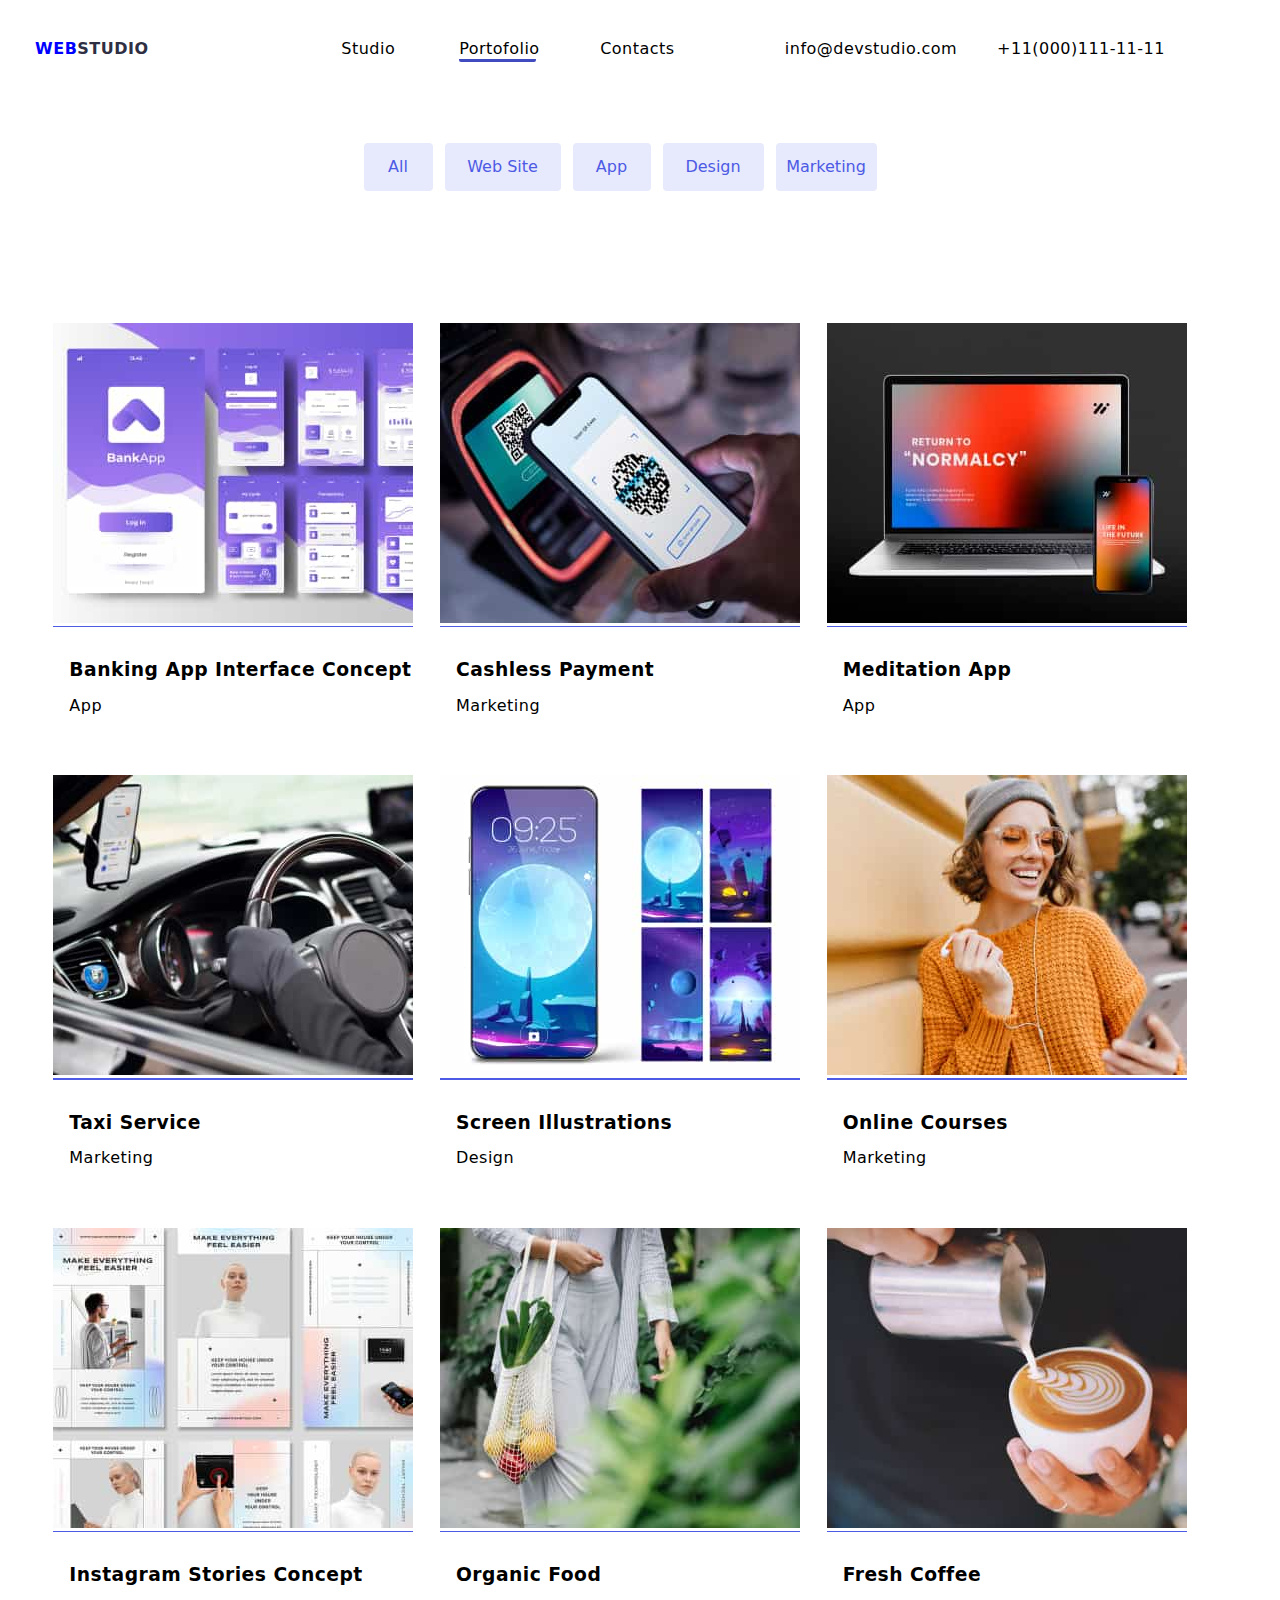
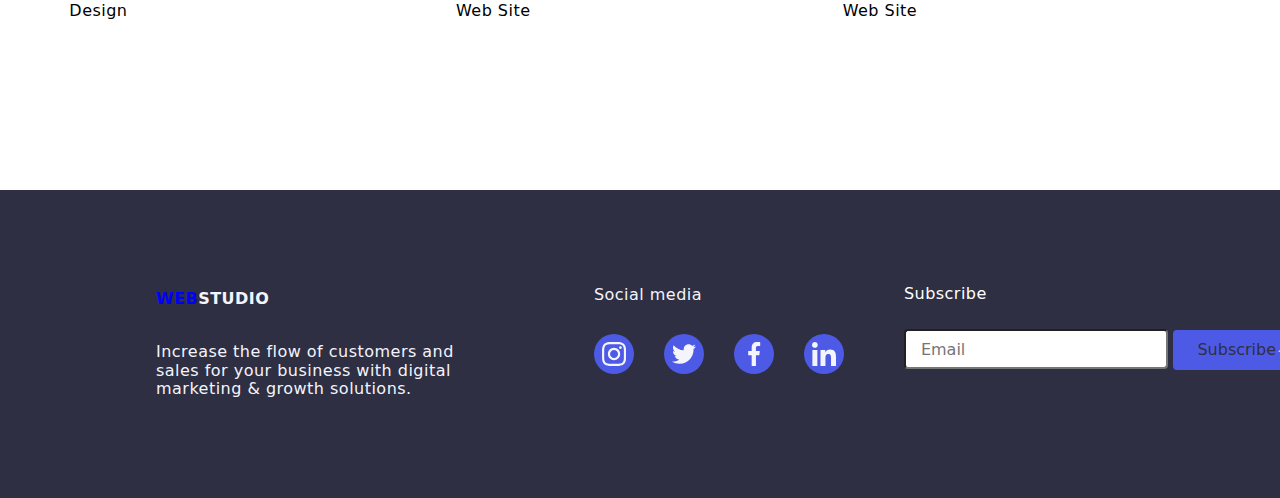
==== Portofoliu.html @ d2dd6508 "3" ====
<!DOCTYPE html>
<html lang="en">
  <head>
    <meta charset="UTF-8" />
    <meta name="viewport" content="width=device-width, initial-scale=1.0" />
    <title>Portofoliu</title>
    <link rel="preconnect" href="https://fonts.googleapis.com" />
    <link rel="preconnect" href="https://fonts.gstatic.com" crossorigin />
    <link
      href="https://fonts.googleapis.com/css2?family=Raleway:ital,wght@0,700;1,700&family=Roboto:wght@400;500;700;900&display=swap"
      rel="stylesheet"
    />
    <link rel="stylesheet" href="style.css" />
    <link rel="stylesheet" href="modern-normalize.css" />
  </head>

  <body class="website">
    <header class="top-line container">
      <!-- Logo -->
      <a href="index.html" class="logo">STUDIO</a>
      <!-- Sectiunea Navigatie -->
      <nav class="pages">
        <ul>
          <li><a href="index.html">Studio</a></li>
        </ul>
        <ul>
          <li>
            <a class="active-portfolio" href="Portofoliu.html">Portofolio</a>
          </li>
        </ul>
        <ul>
          <li><a>Contacts</a></li>
        </ul>
      </nav>
      <!-- Email and Phone -->
      <div class="link-logo">
        <a href="mailto:info@devstudio.com">info@devstudio.com</a>
        <a href="tel:+11 (000) 111-11-11">+11(000)111-11-11</a>
      </div>
    </header>
    <!-- Main section -->
    <main>
      <!-- Filter bar -->
      <section class="buttons container section">
        <ul class="active-buttons">
          <li><button type="button" class="all">All</button></li>
          <li><button type="button" class="web">Web Site</button></li>
          <li><button type="button" class="app">App</button></li>
          <li><button type="button" class="design">Design</button></li>
          <li><button type="button" class="marketing">Marketing</button></li>
        </ul>
      </section>
      <!-- Project Cards -->
      <section class="container section">
        <ul class="images-list">
          <li class="portofolio-cards">
            <div class="img-overlay">
              <img
                src="./images/bankapp.jpg"
                alt="bankapp"
                width="360"
                height="300"
              />
              <div class="overlay">
                <p class="overlay-text">
                  14 Stylish and User-Friendly App Design Concepts · Task
                  Manager App · Calorie Tracker App · Exotic Fruit Ecommerce App
                  · Cloud Storage App
                </p>
              </div>
            </div>
            <h3 class="h3-images">Banking App Interface Concept</h3>
            <p class="p-images">App</p>
          </li>
          <li class="portofolio-cards">
            <div class="img-overlay">
              <img
                src="./images/contactless.jpg"
                alt="cashless"
                width="360"
                height="300"
              />
              <div class="overlay">
                <p class="overlay-text">
                  14 Stylish and User-Friendly App Design Concepts · Task
                  Manager App · Calorie Tracker App · Exotic Fruit Ecommerce App
                  · Cloud Storage App
                </p>
              </div>
            </div>
            <h3 class="h3-images">Cashless Payment</h3>
            <p class="p-images">Marketing</p>
          </li>
          <li class="portofolio-cards">
            <div class="img-overlay">
              <img
                src="./images/laptop.jpg"
                alt="laptop"
                width="360"
                height="300"
              />
              <div class="overlay">
                <p class="overlay-text">
                  14 Stylish and User-Friendly App Design Concepts · Task
                  Manager App · Calorie Tracker App · Exotic Fruit Ecommerce App
                  · Cloud Storage App
                </p>
              </div>
            </div>
            <h3 class="h3-images">Meditation App</h3>
            <p class="p-images">App</p>
          </li>
          <li class="portofolio-cards">
            <div class="img-overlay">
              <img
                src="./images/driving.jpg"
                alt="driving"
                width="360"
                height="300"
              />
              <div class="overlay">
                <p class="overlay-text">
                  14 Stylish and User-Friendly App Design Concepts · Task
                  Manager App · Calorie Tracker App · Exotic Fruit Ecommerce App
                  · Cloud Storage App
                </p>
              </div>
            </div>
            <h3 class="h3-images">Taxi Service</h3>
            <p class="p-images">Marketing</p>
          </li>
          <li class="portofolio-cards">
            <div class="img-overlay">
              <img
                src="./images/ecran.jpg"
                alt="screen"
                width="360"
                height="300"
              />
              <div class="overlay">
                <p class="overlay-text">
                  14 Stylish and User-Friendly App Design Concepts · Task
                  Manager App · Calorie Tracker App · Exotic Fruit Ecommerce App
                  · Cloud Storage App
                </p>
              </div>
            </div>
            <h3 class="h3-images">Screen Illustrations</h3>
            <p class="p-images">Design</p>
          </li>
          <li class="portofolio-cards">
            <div class="img-overlay">
              <img
                src="./images/music.jpg"
                alt="music"
                width="360"
                height="300"
              />
              <div class="overlay">
                <p class="overlay-text">
                  14 Stylish and User-Friendly App Design Concepts · Task
                  Manager App · Calorie Tracker App · Exotic Fruit Ecommerce App
                  · Cloud Storage App
                </p>
              </div>
            </div>
            <h3 class="h3-images">Online Courses</h3>
            <p class="p-images">Marketing</p>
          </li>
          <li class="portofolio-cards">
            <div class="img-overlay">
              <img
                src="./images/website.jpg"
                alt="website"
                width="360"
                height="300"
              />
              <div class="overlay">
                <p class="overlay-text">
                  14 Stylish and User-Friendly App Design Concepts · Task
                  Manager App · Calorie Tracker App · Exotic Fruit Ecommerce App
                  · Cloud Storage App
                </p>
              </div>
            </div>
            <h3 class="h3-images">Instagram Stories Concept</h3>
            <p class="p-images">Design</p>
          </li>
          <li class="portofolio-cards">
            <div class="img-overlay">
              <img
                src="./images/shopping.jpg"
                alt="shopping"
                width="360"
                height="300"
              />
              <div class="overlay">
                <p class="overlay-text">
                  14 Stylish and User-Friendly App Design Concepts · Task
                  Manager App · Calorie Tracker App · Exotic Fruit Ecommerce App
                  · Cloud Storage App
                </p>
              </div>
            </div>
            <h3 class="h3-images">Organic Food</h3>
            <p class="p-images">Web Site</p>
          </li>
          <li class="portofolio-cards">
            <div class="img-overlay">
              <img
                src="./images/coffee.jpg"
                alt="coffee"
                width="360"
                height="300"
              />
              <div class="overlay">
                <p class="overlay-text">
                  14 Stylish and User-Friendly App Design Concepts · Task
                  Manager App · Calorie Tracker App · Exotic Fruit Ecommerce App
                  · Cloud Storage App
                </p>
              </div>
            </div>
            <h3 class="h3-images">Fresh Coffee</h3>
            <p class="p-images">Web Site</p>
          </li>
        </ul>
      </section>
    </main>
    <footer class="footer">
      <div class="container">
        <section class="footer">
          <!-- Logo -->
          <div class="logo-footer">
            <a href="index.html" class="logo">STUDIO</a>
            <p class="p-footer">
              Increase the flow of customers and <br />
              sales for your business with digital <br />
              marketing & growth solutions.
            </p>
          </div>
          <div class="social-media-footer">
            <p>Social media</p>
            <ul class="list-social-icons">
              <li>
                <a
                  class="icon-links-footer"
                  href="https://www.instagram.com/"
                  target="_blank"
                  aria-label="instagram-link"
                >
                  <svg class="social-icons-footer" width="24px" height="24px">
                    <use href="./icons/symbol-defs1.svg#icon-instagram"></use>
                  </svg>
                </a>
              </li>
              <li>
                <a
                  class="icon-links-footer"
                  href="https://twitter.com/"
                  target="_blank"
                  aria-label="instagram-link"
                >
                  <svg class="social-icons-footer" width="24px" height="24px">
                    <use href="./icons/symbol-defs1.svg#icon-twitter"></use>
                  </svg>
                </a>
              </li>
              <li>
                <a
                  class="icon-links-footer"
                  href="https://www.facebook.com/"
                  target="_blank"
                  aria-label="instagram-link"
                >
                  <svg class="social-icons-footer" width="24px" height="24px">
                    <use href="./icons/symbol-defs1.svg#icon-facebook"></use>
                  </svg>
                </a>
              </li>
              <li>
                <a
                  class="icon-links-footer"
                  href="https://www.linkedin.com/"
                  target="_blank"
                  aria-label="instagram-link"
                >
                  <svg class="social-icons-footer" width="24px" height="24px">
                    <use href="./icons/symbol-defs1.svg#icon-linkedin"></use>
                  </svg>
                </a>
              </li>
            </ul>
          </div>
          <div class="modal-form-footer">
            <p class="p-subscribe">Subscribe</p>
            <label class="footer-form">
              <input
                class="name-label-footer"
                type="text"
                placeholder="Email"
              />
              <button class="btn-subscribe-footer" type="submit">
                Subscribe
              </button>
              <svg class="svg-btn-footer" width="24px" height="24px">
                <use href="./icons/symbol-defs-frame.svg.svg#icon-Frame"></use>
              </svg>
            </label>
          </div>
        </section>
      </div>
    </footer>
  </body>
</html>
---- style.css ----
.root {
  --link-color: #2e2f42;
  --global-font-family: "Roboto", sans-serif;
  --logo-font-family: "Raleway", sans-serif;
  --link-logo: #434455;
  --global-withe-text: #f4f4fd;
}

.website {
  font-family: var(--global-font-family);
}
body {
  font-family: var(--global-font-family);
  letter-spacing: 0.03em;
}

.logo-footer::before {
  color: blue;
  font-family: var(--logo-font-family);
  font-weight: 800;
  size: 18px;
  text-decoration: none;
}

.footer .logo {
  color: #f4f4fd;
  text-decoration: none;
}

.logo::before {
  content: "WEB";
  color: blue;
  font-family: var(--logo-font-family);
  font-weight: 800;
  size: 18px;
  text-decoration: none;
}

.logo {
  color: #2e2f42;
  text-decoration: none;
  font-family: var(--logo-font-family);
  font-weight: 800;
  size: 18px;
  width: 156px;
  margin-top: 24px;
  margin-bottom: 24px;
}

.link-logo a {
  color: var(--link-logo);
  text-decoration: none;
  size: 16px;
  line-height: 1.5;
  justify-content: space-around;
  margin-top: 24px;
  margin-bottom: 24px;
}

.link-logo {
  display: flex;
  gap: 40px;
  margin-top: 24px;
  margin-bottom: 24px;
  margin-block-start: 0;
}

.pages a {
  color: var(--link-color);
  text-decoration: none;
  font-weight: 500;
  gap: 40px;
  display: flex;
  margin-top: 24px;
  margin-bottom: 24px;
}

ul {
  list-style-type: none;
}

.hero {
  display: flex;
  flex-direction: column;
  justify-content: center;
  align-items: center;
  color: #ffffff;
  top: 72px;
  width: 1440px;
  height: 600px;
  top: 72px;
}

.rect-icons {
  width: 264px;
  height: 112px;
  position: absolute;
  left: 0px;
  top: 0px;
  background: #f4f4fd;
  border-radius: 4px;
}

.header-container-content {
  width: 1440px;
  height: 600px;
  position: relative;
  background-image: linear-gradient(
      rgba(46, 47, 66, 0.7),
      rgba(46, 47, 66, 0.7)
    ),
    url(./images/office.png);
  background-size: cover;
}

.top-line {
  display: flex;
  justify-content: space-around;
  gap: 40px;
  margin-block-start: 0;
}

.pages {
  display: flex;
  justify-content: space-evenly;
  margin-block-start: 0;
  gap: 24px;
}

.top-line {
  align-items: baseline;
}

.h1-hero {
  display: flex;
  justify-content: center;
  align-items: center;
  font-family: var(--global-font-family);
  font-weight: 700;
  font-size: 56px;
  line-height: 60px;
  letter-spacing: 0.06em;
  color: #fff;
  width: 696px;
  text-align: center;
}

.button-order {
  padding: 16px, 32px, 16px, 32px;
  cursor: pointer;
  width: 160px;
  height: 56px;
  gap: 10px;
  border-radius: 4px 4px 4px;
  background-color: #4d5ae5;
  padding: 0;
  outline: none;
  border: none;
  transition: color 250ms cubic-bezier(0.4, 0, 0.2, 1);
}

.button-order:hover,
.button-order:focus {
  background-color: #4d5ae5;
  color: #ffffff;
  cursor: pointer;
  border: none;
  transition: color 250ms cubic-bezier(0.4, 0, 0.2, 1);
}

.about li h3 {
  font-weight: 500;
  size: 20px;
  color: var(--link-color);
  line-height: 1.5;
}

.about li p {
  size: 16px;
  color: var(--link-color);
  line-height: 1.5;
}

.sub-heder {
  font-weight: 700;
  size: 36px;
  color: var(--link-color);
  line-height: 40px;
}

.team {
  font-weight: 700;
  size: 36px;
  color: var(--link-color);
  line-height: 40px;
}

.our-team h3 {
  font-weight: 500;
  size: 20px;
  color: var(--link-color);
  line-height: 1.5;
}

.our-team p {
  size: 16px;
  color: var(--link-logo);
  line-height: 1.5;
}

.footer {
  background-color: #2e2f42;
  color: #f4f4fd;
  width: 1440px;
  display: flex;
  justify-content: unset;
  align-content: baseline;
  flex-wrap: wrap;
}

.logo-studio {
  color: #ffffff;
  line-height: 21px;
}

.buttons .all {
  font-weight: 500;
  color: #4d5ae5;
  background-color: #e7e9fc;
  width: 69px;
  height: 48px;
  padding: 12px, 24px, 12px, 24px;
  cursor: pointer;
  border: none;
  border-radius: 4px;
  line-height: 1.5;
  transition: color 250ms cubic-bezier(0.4, 0, 0.2, 1);
}

.buttons .all:hover {
  background-color: #404bbf;
  color: #ffffff;
  transition: color 250ms cubic-bezier(0.4, 0, 0.2, 1);
}

.buttons .web {
  color: #4d5ae5;
  background-color: #e7e9fc;
  width: 116px;
  height: 48px;
  padding: 12px, 24px, 12px, 24px;
  cursor: pointer;
  border: 1px;
  border-radius: 4px;
  font-weight: 500;
  line-height: 1.5;
  transition: color 250ms cubic-bezier(0.4, 0, 0.2, 1);
}

.buttons .web:hover {
  background-color: #404bbf;
  color: #ffffff;
  transition: color 250ms cubic-bezier(0.4, 0, 0.2, 1);
}

.buttons .app {
  color: #4d5ae5;
  background-color: #e7e9fc;
  width: 78px;
  height: 48px;
  padding: 12px, 24px, 12px, 24px;
  cursor: pointer;
  border: 1px;
  border-radius: 4px;
  font-weight: 500;
  line-height: 1.5;
  transition: color 250ms cubic-bezier(0.4, 0, 0.2, 1);
}

.buttons .app:hover {
  background-color: #404bbf;
  color: #ffffff;
  transition: color 250ms cubic-bezier(0.4, 0, 0.2, 1);
}

.buttons .design {
  color: #4d5ae5;
  background-color: #e7e9fc;
  width: 101px;
  height: 48px;
  padding: 12px, 24px, 12px, 24px;
  cursor: pointer;
  border: 1px;
  border-radius: 4px;
  font-weight: 500;
  line-height: 1.5;
  transition: color 250ms cubic-bezier(0.4, 0, 0.2, 1);
}

.buttons .design:hover {
  background-color: #404bbf;
  color: #ffffff;
  transition: color 250ms cubic-bezier(0.4, 0, 0.2, 1);
}

.buttons .marketing {
  color: #4d5ae5;
  background-color: #e7e9fc;
  width: 101px;
  height: 48px;
  padding: 12px, 24px, 12px, 24px;
  cursor: pointer;
  border: 1px;
  border-radius: 4px;
  font-weight: 500;
  line-height: 1.5;
}

.buttons .marketing:hover {
  background-color: #404bbf;
  color: #ffffff;
  transition: color 250ms cubic-bezier(0.4, 0, 0.2, 1);
}

.container {
  width: 1200px;
}

.about-list {
  display: flex;
  justify-content: space-around;
  gap: 24px;
}

.section-img {
  display: flex;
  justify-content: space-around;
  gap: 24px;
}

.sub-heder {
  display: flex;
  justify-content: center;
}

.list-social-icons {
  list-style-type: none;
  display: flex;
  align-items: center;
  justify-content: space-evenly;
  padding-bottom: 30px;
  margin-right: 60px;
  gap: 30px;
}

.social-icons {
  fill: #2e2f42;
}

.social-icons:hover,
.social-icons:focus {
  fill: #4d5ae5;
  transition: color 250ms cubic-bezier(0.4, 0, 0.2, 1);
}

.icon-links {
  display: flex;
  border-radius: 50%;
  background-color: white;
  display: flex;
  justify-content: center;
  align-content: center;
  width: 15px;
  height: 15px;
}

.cards-team {
  font-size: 14px;
  text-align: center;
  box-shadow: 0px 1px 3px rgba(0, 0, 0, 0.12), 0px 1px 1px rgba(0, 0, 0, 0.14),
    0px 2px 1px rgba(0, 0, 0, 0.2);
  border-radius: 0px 0px 4px 4px;
  background-color: #ffffff;
}

.team {
  background-color: #f4f4fd;
  width: 1440px;
  height: 780px;
}

.h2-team {
  text-align: center;
}

.team-cards {
  display: flex;
  justify-content: space-around;
  gap: 24px;
  margin-top: 72px;
  margin-bottom: 200px;
}

.section {
  padding-top: 94px;
  padding-bottom: 94px;
}

.logo-footer {
  display: flex;

  flex-direction: column;

  margin-left: 156px;
}

.p-footer {
  margin-bottom: 100px;
  margin-top: 17.5px;
}

.logo-footer .logo {
  margin-top: 100px;
  margin-bottom: 17.5px;
}

.active-buttons {
  display: flex;
  flex-direction: row;
  flex-wrap: wrap;
  margin-top: -60px;
  justify-content: center;
  align-items: center;
  align-content: center;
  gap: 12px;
}

.images-list {
  display: flex;
  flex-wrap: wrap;
  justify-content: space-around;
  border: #e7e9fc;
  margin-top: -72px;
  cursor: pointer;
}

.container .section {
  padding-top: 94px;
  padding-bottom: 0px;
}

.h3-images {
  margin-left: 16px;
  margin-top: 32px;
  margin-bottom: 8px;
}

.p-images {
  margin-left: 16px;
  margin-bottom: 60px;
}

.h2-customers {
  display: flex;
  justify-content: center;
  margin-top: 120px;
  margin-bottom: 280px;
}

.customers {
  text-align: center;
  justify-content: center;
  margin-bottom: 72px;
}

.customers-icons {
  fill: #8e8f99;
  display: flex;
  justify-content: space-evenly;
  display: flex;
  justify-content: space-between;
  margin-top: 72px;
  margin-bottom: 120px;
  transition: color 250ms cubic-bezier(0.4, 0, 0.2, 1);
}

.container-customers {
  height: 100px;
}

.customers-icons:hover,
.customers-icons:focus {
  fill: #4d5ae5;
  transition: color 250ms cubic-bezier(0.4, 0, 0.2, 1);
}

.hover-rectangle:hover {
  stroke: #4d5ae5;
}

.portofolio-cards:hover {
  font-size: 14px;

  box-shadow: 0px 1px 3px rgba(0, 0, 0, 0.12), 0px 1px 1px rgba(0, 0, 0, 0.14),
    0px 2px 1px rgba(0, 0, 0, 0.2);
  border-radius: 0px 0px 4px 4px;
  margin-bottom: 48px;
}
.social-media-footer {
  margin-top: 80px;
  margin-left: 100px;
}
.social-media-footer p {
  margin-left: 40px;
  font-family: var(--global-font-family);
  margin-bottom: 30px;
}
.icon-links-footer {
  display: flex;
  border-radius: 50%;
  background-color: #4d5ae5;
  display: flex;
  justify-content: center;
  align-content: center;
  width: 40px;
  height: 40px;
  flex-flow: wrap;
}
.social-media-footer svg {
  fill: #f4f4fd;
}

.icon-links-footer:hover,
.icon-links-footer:focus {
  transition: color 250ms cubic-bezier(0.4, 0, 0.2, 1);
  background-color: #2e2f42;
}

.footer .container {
  width: 1440px;
}
.is-hidden {
  visibility: hidden;
}
.modal {
  position: fixed;
  top: 80px;
  left: 142px;
  width: 915px;
  height: 660px;
  display: flex;
  justify-content: center;
  align-items: center;
  border-radius: 40px;
  opacity: 1.5;
  transition: transform 250ms cubic-bezier(0.4, 0, 0.2, 1);
}
.modal-content {
  margin: 0 auto;
  padding: 16px;
  background-color: #fff;
  width: 50%;
  height: 585px;
  position: relative;
  border-radius: 4px;
}
.close-btn {
  background-color: #fff;
  border-radius: 177%;
  color: #2e2f42;
  outline: none;
  position: absolute;
  top: 24px;
  right: 24px;
  border: none;
}

.pages a:hover,
.pages a:focus {
  color: #404bbf;
  transition: color 250ms cubic-bezier(0.4, 0, 0.2, 1);
}
.link-logo:hover,
.link-logo:focus {
  color: #404bbf;
  transition: color 250ms cubic-bezier(0.4, 0, 0.2, 1);
}
.list-social-icons:hover,
.list-social-icons:focus {
  color: #404bbf;
  transition: color 250ms cubic-bezier(0.4, 0, 0.2, 1);
}
.pages a.active-studio {
  border-bottom: 3px solid #404bbf;
  width: 50px;
  height: 22px;
  border-radius: 2px;
}
.pages a.active-portfolio {
  border-bottom: 3px solid #404bbf;
  width: 77px;
  height: 22px;
  border-radius: 2px;
}
.img-overlay {
  position: relative;
  overflow: hidden;
}

.overlay {
  display: flex;
  justify-content: center;
  align-content: center;
  top: 0px;
  height: 300px;
  width: 361px;
  position: absolute;
  background-color: #4d5ae5;
  opacity: 1.5;
  transform: translateY(101%);
  transition: transform 250ms cubic-bezier(0.4, 0, 0.2, 1);
}
.img-overlay:hover .overlay {
  transform: translateY(0px);
}
.overlay-text {
  color: #f4f4fd;
  font-family: var(--global-font-family);
  display: flex;
  margin-top: 40px;
  margin-left: 32px;
  margin-right: 32px;
  margin-bottom: 164px;
  line-height: 24px;
}
.modal-form {
  display: table-caption;
}
.p-form {
  font-family: var(--global-font-family);
  color: #2e2f42;
  width: 360px;
  height: 5px;
  text-align: center;
  margin-top: 30px;
  margin-bottom: 34px;
  margin-left: 24px;
  margin-right: 24px;
  font-weight: 500px;
  font-size: 16px;
}
.modal-form {
  color: #2e2f42;
}

input {
  width: 360px;
  height: 40px;
  top: 18px;
  border-radius: 4px;
  margin-left: 24px;
  margin-right: 24px;
  padding-left: 45px;
}
label {
  display: flex;
  flex-direction: column;
  margin-bottom: 4px;
  margin-top: 8px;
  margin-left: 24px;
  margin-right: 24px;
  color: #8e8f99;
}
.input-form {
  margin-left: 24px;
  margin-right: 24px;
}
textarea {
  width: 360px;
  height: 120px;
  top: 216px;
  border-radius: 4px;
  resize: none;
}
input:hover,
input:focus {
  border-color: #4d5ae5;
}
.privacypolicy {
  width: 400px;
  height: 16px;
  font-family: var(--global-font-family);
  size: 12px;
  margin-top: 16px;
  margin-left: 8px;
}
.checkbox {
  width: 16px;
  height: 16px;
  margin-top: 16px;
  margin-bottom: 24px;
  margin-left: 24px;
}
.modal-form-checkbox {
  display: flex;
}
:hover,
.comment-textarea:focus {
  border-color: #4d5ae5;
}
.comment-textarea {
  transition: transform 250ms cubic-bezier(0.4, 0, 0.2, 1);
}
.name-icon {
  position: absolute;
  display: inline-block;
  margin-top: 28px;
  margin-left: 15px;
}
.name-icon:hover,
.name-icon:focus {
  fill: #4d5ae5;
}
.name-icon {
  transition: transform 250ms cubic-bezier(0.4, 0, 0.2, 1);
}
.btn-send {
  padding: 16px, 32px, 16px, 32px;
  cursor: pointer;
  width: 160px;
  height: 56px;
  gap: 10px;
  border-radius: 4px;
  background-color: #4d5ae5;
  outline: none;
  border: none;
  transition: color 250ms cubic-bezier(0.4, 0, 0.2, 1);
  color: #fff;
  margin-right: 35px;
  font-family: var(--global-font-family);
  font-size: 16px;
  font-weight: 500px;
}
.btn-send-style {
  display: flex;
  justify-content: center;
  margin-top: 24px;
  margin-bottom: 24px;
  transition: color 250ms cubic-bezier(0.4, 0, 0.2, 1);
  font-family: var(--global-font-family);
}
.name-label-footer {
  padding-left: 15px;
  margin-top: 10px;
  width: 264px;
  height: 40px;
}
.footer-form {
  display: contents;
}
.modal-form-footer {
  margin-top: 85px;
}

.btn-subscribe-footer {
  top: 140px;
  left: 1116px;
  padding: 8px 24px 8px 24px;
  gap: 16px;
  border-radius: 4px;
  color: #2e2f42;
  background-color: #4d5ae5;
  cursor: pointer;
  transition: color 250ms cubic-bezier(0.4, 0, 0.2, 1);
  outline: none;
  border: none;
  width: 165px;
  height: 40px;
  text-align: left;
  font-family: var(--global-font-family);
  font-size: 16px;
  font-weight: 500px;
}
.p-subscribe {
  margin-top: 10px;
  color: #ffffff;
}
.btn-subscribe-footer:hover,
.btn-subscribe-footer:focus {
  color: white;
  transition: color 250ms cubic-bezier(0.4, 0, 0.2, 1);
}
.svg-btn-footer {
  position: absolute;
  margin-left: -60px;
  margin-top: 19px;
  transition: color 250ms cubic-bezier(0.4, 0, 0.2, 1);
}

@media screen and (max-width: 320px) {
  .cards-team {
    display: flex;
    flex-direction: column;
  }

  .team-cards {
    display: flex;
    flex-direction: column;
    width: 100%;
    height: auto;
  }
  img {
    width: 320px;
    height: 240px;
    margin: 0 auto;
  }
}
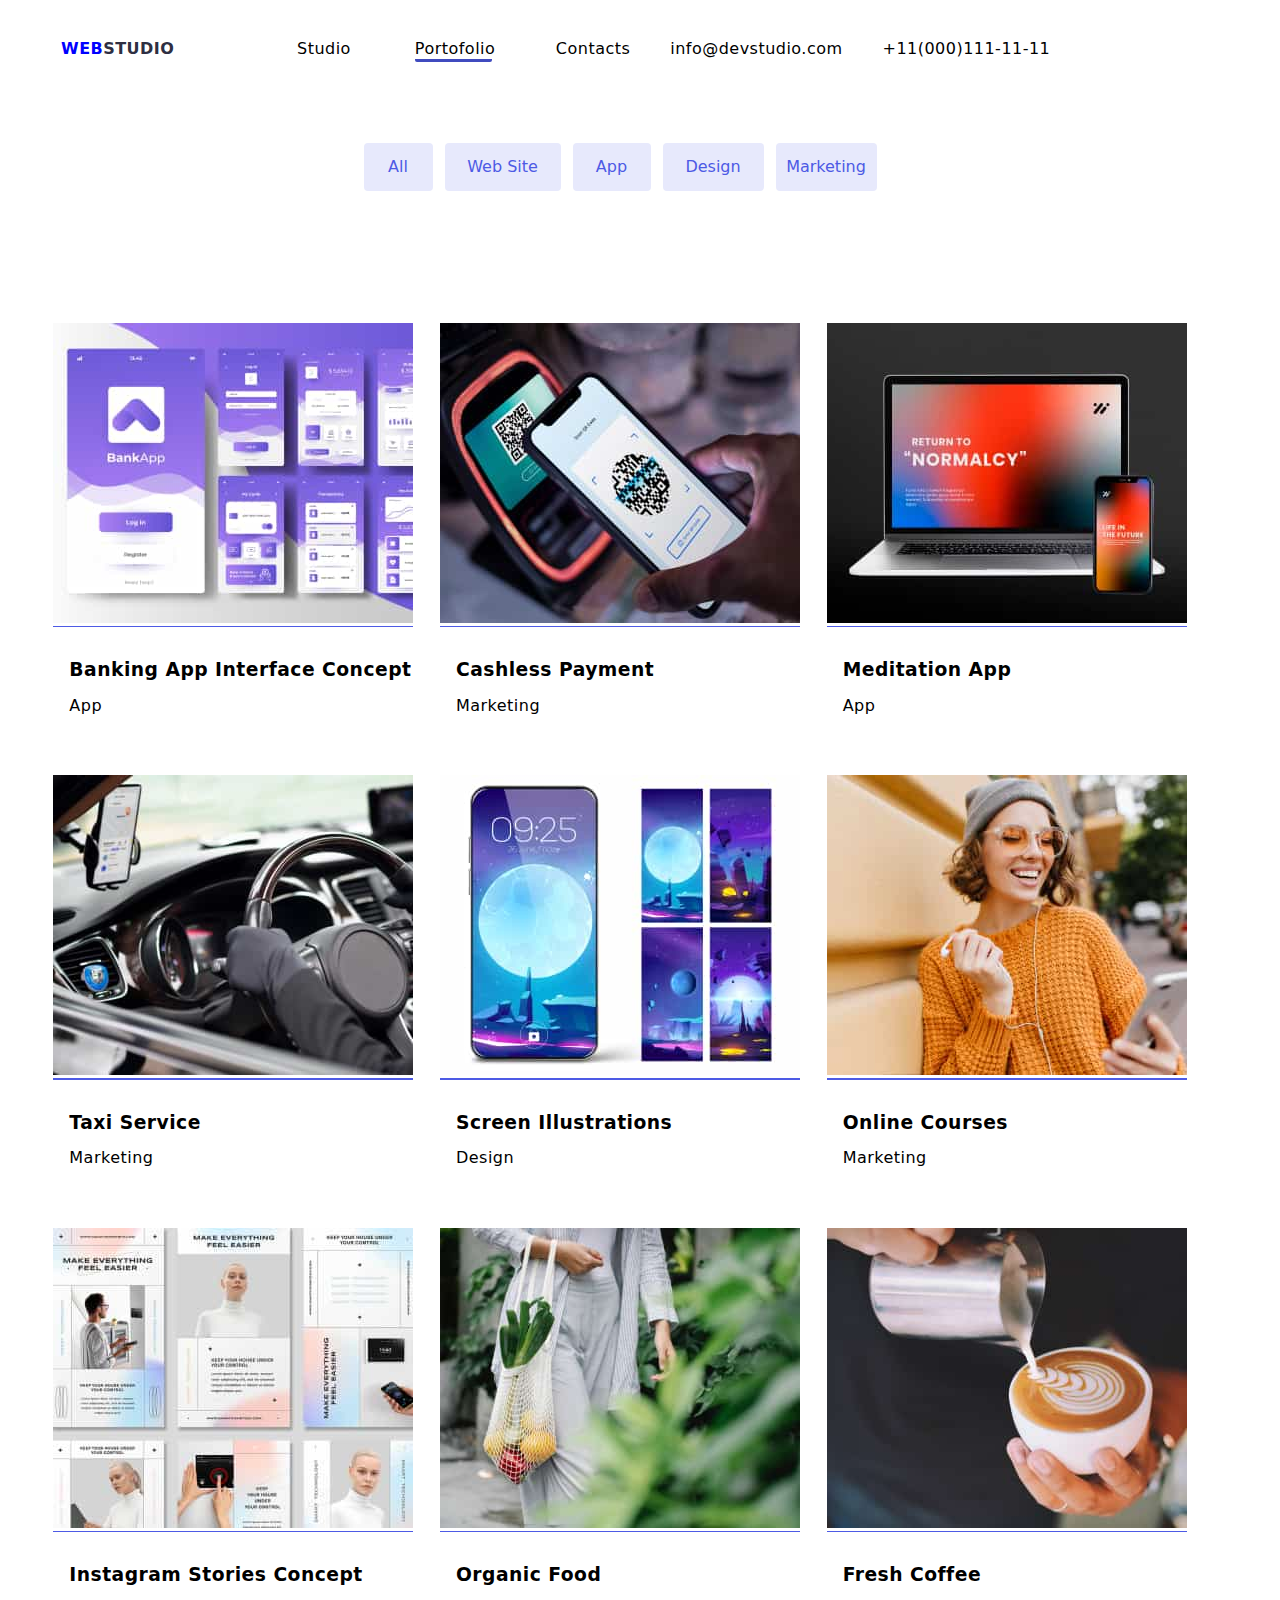
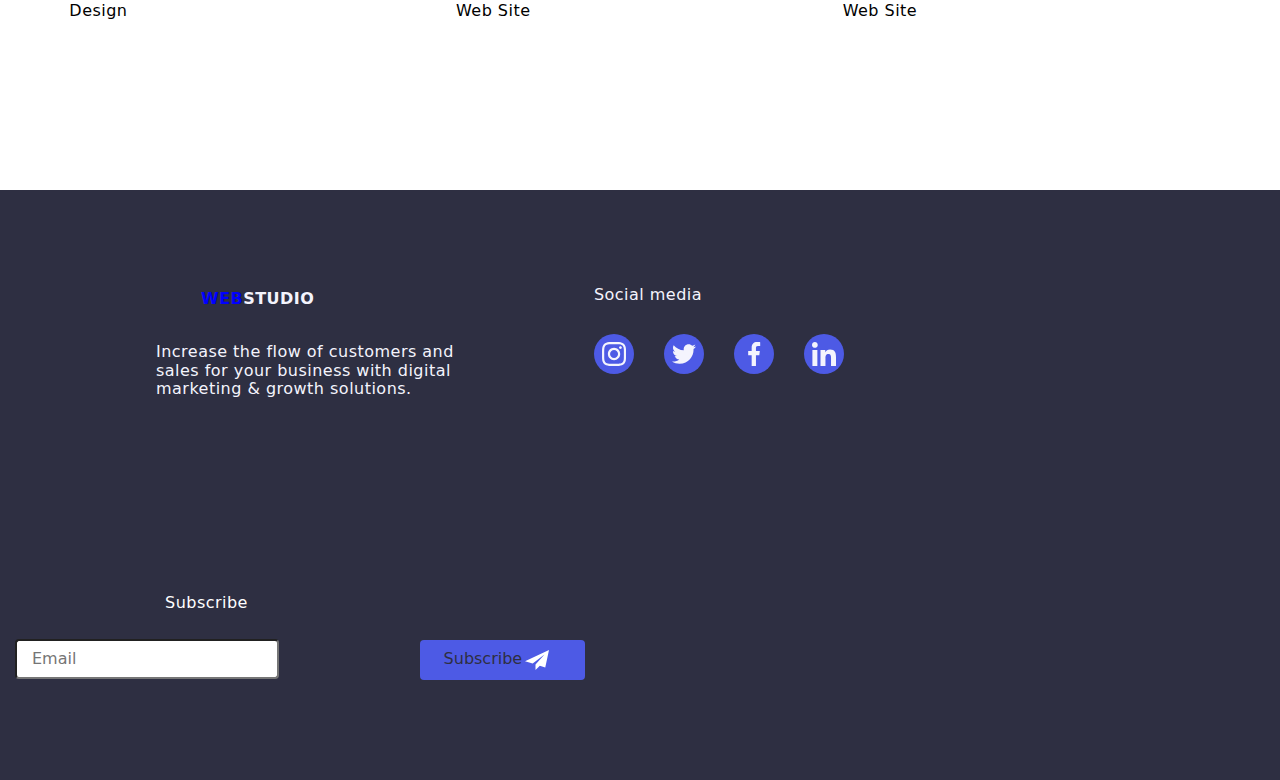
==== commit 2525fb70: "one more time" ====
--- a/Portofoliu.html
+++ b/Portofoliu.html
@@ -1,315 +1,248 @@
 <!DOCTYPE html>
 <html lang="en">
-  <head>
-    <meta charset="UTF-8" />
-    <meta name="viewport" content="width=device-width, initial-scale=1.0" />
-    <title>Portofoliu</title>
-    <link rel="preconnect" href="https://fonts.googleapis.com" />
-    <link rel="preconnect" href="https://fonts.gstatic.com" crossorigin />
-    <link
-      href="https://fonts.googleapis.com/css2?family=Raleway:ital,wght@0,700;1,700&family=Roboto:wght@400;500;700;900&display=swap"
-      rel="stylesheet"
-    />
-    <link rel="stylesheet" href="style.css" />
-    <link rel="stylesheet" href="modern-normalize.css" />
-  </head>
 
-  <body class="website">
-    <header class="top-line container">
-      <!-- Logo -->
-      <a href="index.html" class="logo">STUDIO</a>
-      <!-- Sectiunea Navigatie -->
-      <nav class="pages">
-        <ul>
-          <li><a href="index.html">Studio</a></li>
-        </ul>
-        <ul>
-          <li>
-            <a class="active-portfolio" href="Portofoliu.html">Portofolio</a>
-          </li>
-        </ul>
-        <ul>
-          <li><a>Contacts</a></li>
-        </ul>
-      </nav>
-      <!-- Email and Phone -->
-      <div class="link-logo">
-        <a href="mailto:info@devstudio.com">info@devstudio.com</a>
-        <a href="tel:+11 (000) 111-11-11">+11(000)111-11-11</a>
-      </div>
-    </header>
-    <!-- Main section -->
-    <main>
-      <!-- Filter bar -->
-      <section class="buttons container section">
-        <ul class="active-buttons">
-          <li><button type="button" class="all">All</button></li>
-          <li><button type="button" class="web">Web Site</button></li>
-          <li><button type="button" class="app">App</button></li>
-          <li><button type="button" class="design">Design</button></li>
-          <li><button type="button" class="marketing">Marketing</button></li>
-        </ul>
+<head>
+  <meta charset="UTF-8" />
+  <meta name="viewport" content="width=device-width, initial-scale=1.0" />
+  <title>Portofoliu</title>
+  <link rel="preconnect" href="https://fonts.googleapis.com" />
+  <link rel="preconnect" href="https://fonts.gstatic.com" crossorigin />
+  <link
+    href="https://fonts.googleapis.com/css2?family=Raleway:ital,wght@0,700;1,700&family=Roboto:wght@400;500;700;900&display=swap"
+    rel="stylesheet" />
+  <link rel="stylesheet" href="style.css" />
+  <link rel="stylesheet" href="modern-normalize.css" />
+</head>
+
+<body class="website">
+  <header class="top-line container">
+    <!-- Logo -->
+    <a href="index.html" class="logo">STUDIO</a>
+    <!-- Sectiunea Navigatie -->
+    <nav class="pages">
+      <ul>
+        <li><a href="index.html">Studio</a></li>
+      </ul>
+      <ul>
+        <li>
+          <a class="active-portfolio" href="Portofoliu.html">Portofolio</a>
+        </li>
+      </ul>
+      <ul>
+        <li><a>Contacts</a></li>
+      </ul>
+    </nav>
+    <!-- Email and Phone -->
+    <div class="link-logo">
+      <a href="mailto:info@devstudio.com">info@devstudio.com</a>
+      <a href="tel:+11 (000) 111-11-11">+11(000)111-11-11</a>
+    </div>
+  </header>
+  <!-- Main section -->
+  <main>
+    <!-- Filter bar -->
+    <section class="buttons container section">
+      <ul class="active-buttons">
+        <li><button type="button" class="all">All</button></li>
+        <li><button type="button" class="web">Web Site</button></li>
+        <li><button type="button" class="app">App</button></li>
+        <li><button type="button" class="design">Design</button></li>
+        <li><button type="button" class="marketing">Marketing</button></li>
+      </ul>
+    </section>
+    <!-- Project Cards -->
+    <section class="container section">
+      <ul class="images-list">
+        <li class="portofolio-cards">
+          <div class="img-overlay">
+            <img src="./images/bankapp.jpg" alt="bankapp" width="360" height="300" />
+            <div class="overlay">
+              <p class="overlay-text">
+                14 Stylish and User-Friendly App Design Concepts · Task
+                Manager App · Calorie Tracker App · Exotic Fruit Ecommerce App
+                · Cloud Storage App
+              </p>
+            </div>
+          </div>
+          <h3 class="h3-images">Banking App Interface Concept</h3>
+          <p class="p-images">App</p>
+        </li>
+        <li class="portofolio-cards">
+          <div class="img-overlay">
+            <img src="./images/contactless.jpg" alt="cashless" width="360" height="300" />
+            <div class="overlay">
+              <p class="overlay-text">
+                14 Stylish and User-Friendly App Design Concepts · Task
+                Manager App · Calorie Tracker App · Exotic Fruit Ecommerce App
+                · Cloud Storage App
+              </p>
+            </div>
+          </div>
+          <h3 class="h3-images">Cashless Payment</h3>
+          <p class="p-images">Marketing</p>
+        </li>
+        <li class="portofolio-cards">
+          <div class="img-overlay">
+            <img src="./images/laptop.jpg" alt="laptop" width="360" height="300" />
+            <div class="overlay">
+              <p class="overlay-text">
+                14 Stylish and User-Friendly App Design Concepts · Task
+                Manager App · Calorie Tracker App · Exotic Fruit Ecommerce App
+                · Cloud Storage App
+              </p>
+            </div>
+          </div>
+          <h3 class="h3-images">Meditation App</h3>
+          <p class="p-images">App</p>
+        </li>
+        <li class="portofolio-cards">
+          <div class="img-overlay">
+            <img src="./images/driving.jpg" alt="driving" width="360" height="300" />
+            <div class="overlay">
+              <p class="overlay-text">
+                14 Stylish and User-Friendly App Design Concepts · Task
+                Manager App · Calorie Tracker App · Exotic Fruit Ecommerce App
+                · Cloud Storage App
+              </p>
+            </div>
+          </div>
+          <h3 class="h3-images">Taxi Service</h3>
+          <p class="p-images">Marketing</p>
+        </li>
+        <li class="portofolio-cards">
+          <div class="img-overlay">
+            <img src="./images/ecran.jpg" alt="screen" width="360" height="300" />
+            <div class="overlay">
+              <p class="overlay-text">
+                14 Stylish and User-Friendly App Design Concepts · Task
+                Manager App · Calorie Tracker App · Exotic Fruit Ecommerce App
+                · Cloud Storage App
+              </p>
+            </div>
+          </div>
+          <h3 class="h3-images">Screen Illustrations</h3>
+          <p class="p-images">Design</p>
+        </li>
+        <li class="portofolio-cards">
+          <div class="img-overlay">
+            <img src="./images/music.jpg" alt="music" width="360" height="300" />
+            <div class="overlay">
+              <p class="overlay-text">
+                14 Stylish and User-Friendly App Design Concepts · Task
+                Manager App · Calorie Tracker App · Exotic Fruit Ecommerce App
+                · Cloud Storage App
+              </p>
+            </div>
+          </div>
+          <h3 class="h3-images">Online Courses</h3>
+          <p class="p-images">Marketing</p>
+        </li>
+        <li class="portofolio-cards">
+          <div class="img-overlay">
+            <img src="./images/website.jpg" alt="website" width="360" height="300" />
+            <div class="overlay">
+              <p class="overlay-text">
+                14 Stylish and User-Friendly App Design Concepts · Task
+                Manager App · Calorie Tracker App · Exotic Fruit Ecommerce App
+                · Cloud Storage App
+              </p>
+            </div>
+          </div>
+          <h3 class="h3-images">Instagram Stories Concept</h3>
+          <p class="p-images">Design</p>
+        </li>
+        <li class="portofolio-cards">
+          <div class="img-overlay">
+            <img src="./images/shopping.jpg" alt="shopping" width="360" height="300" />
+            <div class="overlay">
+              <p class="overlay-text">
+                14 Stylish and User-Friendly App Design Concepts · Task
+                Manager App · Calorie Tracker App · Exotic Fruit Ecommerce App
+                · Cloud Storage App
+              </p>
+            </div>
+          </div>
+          <h3 class="h3-images">Organic Food</h3>
+          <p class="p-images">Web Site</p>
+        </li>
+        <li class="portofolio-cards">
+          <div class="img-overlay">
+            <img src="./images/coffee.jpg" alt="coffee" width="360" height="300" />
+            <div class="overlay">
+              <p class="overlay-text">
+                14 Stylish and User-Friendly App Design Concepts · Task
+                Manager App · Calorie Tracker App · Exotic Fruit Ecommerce App
+                · Cloud Storage App
+              </p>
+            </div>
+          </div>
+          <h3 class="h3-images">Fresh Coffee</h3>
+          <p class="p-images">Web Site</p>
+        </li>
+      </ul>
+    </section>
+  </main>
+  <footer class="footer">
+    <div class="container">
+      <section class="footer">
+        <!-- Logo -->
+        <div class="logo-footer">
+          <a href="index.html" class="logo">STUDIO</a>
+          <p class="p-footer">
+            Increase the flow of customers and <br />
+            sales for your business with digital <br />
+            marketing & growth solutions.
+          </p>
+        </div>
+        <div class="social-media-footer">
+          <p>Social media</p>
+          <ul class="list-social-icons">
+            <li>
+              <a class="icon-links-footer" href="https://www.instagram.com/" target="_blank"
+                aria-label="instagram-link">
+                <svg class="social-icons-footer" width="24px" height="24px">
+                  <use href="./icons/symbol-defs1.svg#icon-instagram"></use>
+                </svg>
+              </a>
+            </li>
+            <li>
+              <a class="icon-links-footer" href="https://twitter.com/" target="_blank" aria-label="instagram-link">
+                <svg class="social-icons-footer" width="24px" height="24px">
+                  <use href="./icons/symbol-defs1.svg#icon-twitter"></use>
+                </svg>
+              </a>
+            </li>
+            <li>
+              <a class="icon-links-footer" href="https://www.facebook.com/" target="_blank" aria-label="instagram-link">
+                <svg class="social-icons-footer" width="24px" height="24px">
+                  <use href="./icons/symbol-defs1.svg#icon-facebook"></use>
+                </svg>
+              </a>
+            </li>
+            <li>
+              <a class="icon-links-footer" href="https://www.linkedin.com/" target="_blank" aria-label="instagram-link">
+                <svg class="social-icons-footer" width="24px" height="24px">
+                  <use href="./icons/symbol-defs1.svg#icon-linkedin"></use>
+                </svg>
+              </a>
+            </li>
+          </ul>
+        </div>
+        <div class="modal-form-footer">
+          <p class="p-subscribe">Subscribe</p>
+          <label class="footer-form">
+            <input class="name-label-footer" type="text" placeholder="Email" />
+            <button class="btn-subscribe-footer" type="submit">
+              Subscribe
+            </button>
+            <svg class="svg-btn-footer" width="24px" height="24px">
+              <use href="./icons/symbol-defs-frame.svg.svg#icon-Frame"></use>
+            </svg>
+          </label>
+        </div>
       </section>
-      <!-- Project Cards -->
-      <section class="container section">
-        <ul class="images-list">
-          <li class="portofolio-cards">
-            <div class="img-overlay">
-              <img
-                src="./images/bankapp.jpg"
-                alt="bankapp"
-                width="360"
-                height="300"
-              />
-              <div class="overlay">
-                <p class="overlay-text">
-                  14 Stylish and User-Friendly App Design Concepts · Task
-                  Manager App · Calorie Tracker App · Exotic Fruit Ecommerce App
-                  · Cloud Storage App
-                </p>
-              </div>
-            </div>
-            <h3 class="h3-images">Banking App Interface Concept</h3>
-            <p class="p-images">App</p>
-          </li>
-          <li class="portofolio-cards">
-            <div class="img-overlay">
-              <img
-                src="./images/contactless.jpg"
-                alt="cashless"
-                width="360"
-                height="300"
-              />
-              <div class="overlay">
-                <p class="overlay-text">
-                  14 Stylish and User-Friendly App Design Concepts · Task
-                  Manager App · Calorie Tracker App · Exotic Fruit Ecommerce App
-                  · Cloud Storage App
-                </p>
-              </div>
-            </div>
-            <h3 class="h3-images">Cashless Payment</h3>
-            <p class="p-images">Marketing</p>
-          </li>
-          <li class="portofolio-cards">
-            <div class="img-overlay">
-              <img
-                src="./images/laptop.jpg"
-                alt="laptop"
-                width="360"
-                height="300"
-              />
-              <div class="overlay">
-                <p class="overlay-text">
-                  14 Stylish and User-Friendly App Design Concepts · Task
-                  Manager App · Calorie Tracker App · Exotic Fruit Ecommerce App
-                  · Cloud Storage App
-                </p>
-              </div>
-            </div>
-            <h3 class="h3-images">Meditation App</h3>
-            <p class="p-images">App</p>
-          </li>
-          <li class="portofolio-cards">
-            <div class="img-overlay">
-              <img
-                src="./images/driving.jpg"
-                alt="driving"
-                width="360"
-                height="300"
-              />
-              <div class="overlay">
-                <p class="overlay-text">
-                  14 Stylish and User-Friendly App Design Concepts · Task
-                  Manager App · Calorie Tracker App · Exotic Fruit Ecommerce App
-                  · Cloud Storage App
-                </p>
-              </div>
-            </div>
-            <h3 class="h3-images">Taxi Service</h3>
-            <p class="p-images">Marketing</p>
-          </li>
-          <li class="portofolio-cards">
-            <div class="img-overlay">
-              <img
-                src="./images/ecran.jpg"
-                alt="screen"
-                width="360"
-                height="300"
-              />
-              <div class="overlay">
-                <p class="overlay-text">
-                  14 Stylish and User-Friendly App Design Concepts · Task
-                  Manager App · Calorie Tracker App · Exotic Fruit Ecommerce App
-                  · Cloud Storage App
-                </p>
-              </div>
-            </div>
-            <h3 class="h3-images">Screen Illustrations</h3>
-            <p class="p-images">Design</p>
-          </li>
-          <li class="portofolio-cards">
-            <div class="img-overlay">
-              <img
-                src="./images/music.jpg"
-                alt="music"
-                width="360"
-                height="300"
-              />
-              <div class="overlay">
-                <p class="overlay-text">
-                  14 Stylish and User-Friendly App Design Concepts · Task
-                  Manager App · Calorie Tracker App · Exotic Fruit Ecommerce App
-                  · Cloud Storage App
-                </p>
-              </div>
-            </div>
-            <h3 class="h3-images">Online Courses</h3>
-            <p class="p-images">Marketing</p>
-          </li>
-          <li class="portofolio-cards">
-            <div class="img-overlay">
-              <img
-                src="./images/website.jpg"
-                alt="website"
-                width="360"
-                height="300"
-              />
-              <div class="overlay">
-                <p class="overlay-text">
-                  14 Stylish and User-Friendly App Design Concepts · Task
-                  Manager App · Calorie Tracker App · Exotic Fruit Ecommerce App
-                  · Cloud Storage App
-                </p>
-              </div>
-            </div>
-            <h3 class="h3-images">Instagram Stories Concept</h3>
-            <p class="p-images">Design</p>
-          </li>
-          <li class="portofolio-cards">
-            <div class="img-overlay">
-              <img
-                src="./images/shopping.jpg"
-                alt="shopping"
-                width="360"
-                height="300"
-              />
-              <div class="overlay">
-                <p class="overlay-text">
-                  14 Stylish and User-Friendly App Design Concepts · Task
-                  Manager App · Calorie Tracker App · Exotic Fruit Ecommerce App
-                  · Cloud Storage App
-                </p>
-              </div>
-            </div>
-            <h3 class="h3-images">Organic Food</h3>
-            <p class="p-images">Web Site</p>
-          </li>
-          <li class="portofolio-cards">
-            <div class="img-overlay">
-              <img
-                src="./images/coffee.jpg"
-                alt="coffee"
-                width="360"
-                height="300"
-              />
-              <div class="overlay">
-                <p class="overlay-text">
-                  14 Stylish and User-Friendly App Design Concepts · Task
-                  Manager App · Calorie Tracker App · Exotic Fruit Ecommerce App
-                  · Cloud Storage App
-                </p>
-              </div>
-            </div>
-            <h3 class="h3-images">Fresh Coffee</h3>
-            <p class="p-images">Web Site</p>
-          </li>
-        </ul>
-      </section>
-    </main>
-    <footer class="footer">
-      <div class="container">
-        <section class="footer">
-          <!-- Logo -->
-          <div class="logo-footer">
-            <a href="index.html" class="logo">STUDIO</a>
-            <p class="p-footer">
-              Increase the flow of customers and <br />
-              sales for your business with digital <br />
-              marketing & growth solutions.
-            </p>
-          </div>
-          <div class="social-media-footer">
-            <p>Social media</p>
-            <ul class="list-social-icons">
-              <li>
-                <a
-                  class="icon-links-footer"
-                  href="https://www.instagram.com/"
-                  target="_blank"
-                  aria-label="instagram-link"
-                >
-                  <svg class="social-icons-footer" width="24px" height="24px">
-                    <use href="./icons/symbol-defs1.svg#icon-instagram"></use>
-                  </svg>
-                </a>
-              </li>
-              <li>
-                <a
-                  class="icon-links-footer"
-                  href="https://twitter.com/"
-                  target="_blank"
-                  aria-label="instagram-link"
-                >
-                  <svg class="social-icons-footer" width="24px" height="24px">
-                    <use href="./icons/symbol-defs1.svg#icon-twitter"></use>
-                  </svg>
-                </a>
-              </li>
-              <li>
-                <a
-                  class="icon-links-footer"
-                  href="https://www.facebook.com/"
-                  target="_blank"
-                  aria-label="instagram-link"
-                >
-                  <svg class="social-icons-footer" width="24px" height="24px">
-                    <use href="./icons/symbol-defs1.svg#icon-facebook"></use>
-                  </svg>
-                </a>
-              </li>
-              <li>
-                <a
-                  class="icon-links-footer"
-                  href="https://www.linkedin.com/"
-                  target="_blank"
-                  aria-label="instagram-link"
-                >
-                  <svg class="social-icons-footer" width="24px" height="24px">
-                    <use href="./icons/symbol-defs1.svg#icon-linkedin"></use>
-                  </svg>
-                </a>
-              </li>
-            </ul>
-          </div>
-          <div class="modal-form-footer">
-            <p class="p-subscribe">Subscribe</p>
-            <label class="footer-form">
-              <input
-                class="name-label-footer"
-                type="text"
-                placeholder="Email"
-              />
-              <button class="btn-subscribe-footer" type="submit">
-                Subscribe
-              </button>
-              <svg class="svg-btn-footer" width="24px" height="24px">
-                <use href="./icons/symbol-defs-frame.svg.svg#icon-Frame"></use>
-              </svg>
-            </label>
-          </div>
-        </section>
-      </div>
-    </footer>
-  </body>
-</html>
+    </div>
+  </footer>
+</body>
+
+</html>--- a/style.css
+++ b/style.css
@@ -9,6 +9,7 @@
 .website {
   font-family: var(--global-font-family);
 }
+
 body {
   font-family: var(--global-font-family);
   letter-spacing: 0.03em;
@@ -45,34 +46,7 @@
   width: 156px;
   margin-top: 24px;
   margin-bottom: 24px;
-}
-
-.link-logo a {
-  color: var(--link-logo);
-  text-decoration: none;
-  size: 16px;
-  line-height: 1.5;
-  justify-content: space-around;
-  margin-top: 24px;
-  margin-bottom: 24px;
-}
-
-.link-logo {
-  display: flex;
-  gap: 40px;
-  margin-top: 24px;
-  margin-bottom: 24px;
-  margin-block-start: 0;
-}
-
-.pages a {
-  color: var(--link-color);
-  text-decoration: none;
-  font-weight: 500;
-  gap: 40px;
-  display: flex;
-  margin-top: 24px;
-  margin-bottom: 24px;
+  margin-left: 45px;
 }
 
 ul {
@@ -86,8 +60,8 @@
   align-items: center;
   color: #ffffff;
   top: 72px;
-  width: 1440px;
-  height: 600px;
+  width: 100%;
+  height: 525px;
   top: 72px;
 }
 
@@ -101,9 +75,18 @@
   border-radius: 4px;
 }
 
+.top-line {
+  display: flex;
+  justify-content: space-around;
+  gap: 40px;
+  margin-block-start: 0;
+  flex-direction: row;
+  align-items: center;
+}
+
 .header-container-content {
-  width: 1440px;
-  height: 600px;
+  width: 428px;
+  height: 432px;
   position: relative;
   background-image: linear-gradient(
       rgba(46, 47, 66, 0.7),
@@ -114,20 +97,6 @@
 }
 
 .top-line {
-  display: flex;
-  justify-content: space-around;
-  gap: 40px;
-  margin-block-start: 0;
-}
-
-.pages {
-  display: flex;
-  justify-content: space-evenly;
-  margin-block-start: 0;
-  gap: 24px;
-}
-
-.top-line {
   align-items: baseline;
 }
 
@@ -137,12 +106,24 @@
   align-items: center;
   font-family: var(--global-font-family);
   font-weight: 700;
-  font-size: 56px;
-  line-height: 60px;
+  font-size: 36px;
+  line-height: 40px;
   letter-spacing: 0.06em;
   color: #fff;
-  width: 696px;
+  width: 320px;
   text-align: center;
+}
+
+.hero {
+  display: flex;
+  flex-direction: column;
+  justify-content: center;
+  align-items: center;
+  color: #ffffff;
+  top: 72px;
+  width: 100%;
+  height: 600px;
+  top: 72px;
 }
 
 .button-order {
@@ -175,6 +156,10 @@
   line-height: 1.5;
 }
 
+.about-h3 {
+  text-align: center;
+}
+
 .about li p {
   size: 16px;
   color: var(--link-color);
@@ -211,7 +196,7 @@
 .footer {
   background-color: #2e2f42;
   color: #f4f4fd;
-  width: 1440px;
+  width: 100%;
   display: flex;
   justify-content: unset;
   align-content: baseline;
@@ -322,35 +307,15 @@
   transition: color 250ms cubic-bezier(0.4, 0, 0.2, 1);
 }
 
-.container {
-  width: 1200px;
-}
-
-.about-list {
+.section-img {
   display: flex;
   justify-content: space-around;
   gap: 24px;
 }
 
-.section-img {
-  display: flex;
-  justify-content: space-around;
-  gap: 24px;
-}
-
 .sub-heder {
   display: flex;
   justify-content: center;
-}
-
-.list-social-icons {
-  list-style-type: none;
-  display: flex;
-  align-items: center;
-  justify-content: space-evenly;
-  padding-bottom: 30px;
-  margin-right: 60px;
-  gap: 30px;
 }
 
 .social-icons {
@@ -385,25 +350,13 @@
 
 .team {
   background-color: #f4f4fd;
-  width: 1440px;
+  width: 100%;
   height: 780px;
 }
 
-.h2-team {
-  text-align: center;
-}
-
-.team-cards {
-  display: flex;
-  justify-content: space-around;
-  gap: 24px;
-  margin-top: 72px;
-  margin-bottom: 200px;
-}
-
 .section {
-  padding-top: 94px;
   padding-bottom: 94px;
+  width: 428px;
 }
 
 .logo-footer {
@@ -411,7 +364,7 @@
 
   flex-direction: column;
 
-  margin-left: 156px;
+  margin-left: 110px;
 }
 
 .p-footer {
@@ -476,16 +429,15 @@
 .customers-icons {
   fill: #8e8f99;
   display: flex;
-  justify-content: space-evenly;
-  display: flex;
   justify-content: space-between;
   margin-top: 72px;
-  margin-bottom: 120px;
+  margin-bottom: 0px;
   transition: color 250ms cubic-bezier(0.4, 0, 0.2, 1);
-}
-
-.container-customers {
-  height: 100px;
+  flex-direction: row;
+  flex-wrap: wrap;
+  align-items: center;
+  align-content: center;
+  margin-right: 25px;
 }
 
 .customers-icons:hover,
@@ -506,15 +458,21 @@
   border-radius: 0px 0px 4px 4px;
   margin-bottom: 48px;
 }
+
 .social-media-footer {
-  margin-top: 80px;
-  margin-left: 100px;
-}
+  margin-left: 40px;
+}
+
 .social-media-footer p {
-  margin-left: 40px;
+  margin-left: 110px;
   font-family: var(--global-font-family);
   margin-bottom: 30px;
 }
+
+.social-media-footer svg {
+  fill: #f4f4fd;
+}
+
 .icon-links-footer {
   display: flex;
   border-radius: 50%;
@@ -526,9 +484,6 @@
   height: 40px;
   flex-flow: wrap;
 }
-.social-media-footer svg {
-  fill: #f4f4fd;
-}
 
 .icon-links-footer:hover,
 .icon-links-footer:focus {
@@ -537,16 +492,18 @@
 }
 
 .footer .container {
-  width: 1440px;
-}
+  width: 100%;
+}
+
 .is-hidden {
   visibility: hidden;
 }
+
 .modal {
-  position: fixed;
-  top: 80px;
-  left: 142px;
-  width: 915px;
+  position: absolute;
+  top: 30px;
+  left: -200px;
+  width: 829px;
   height: 660px;
   display: flex;
   justify-content: center;
@@ -555,6 +512,7 @@
   opacity: 1.5;
   transition: transform 250ms cubic-bezier(0.4, 0, 0.2, 1);
 }
+
 .modal-content {
   margin: 0 auto;
   padding: 16px;
@@ -564,6 +522,7 @@
   position: relative;
   border-radius: 4px;
 }
+
 .close-btn {
   background-color: #fff;
   border-radius: 177%;
@@ -575,33 +534,22 @@
   border: none;
 }
 
-.pages a:hover,
-.pages a:focus {
-  color: #404bbf;
-  transition: color 250ms cubic-bezier(0.4, 0, 0.2, 1);
-}
-.link-logo:hover,
-.link-logo:focus {
-  color: #404bbf;
-  transition: color 250ms cubic-bezier(0.4, 0, 0.2, 1);
-}
 .list-social-icons:hover,
 .list-social-icons:focus {
   color: #404bbf;
   transition: color 250ms cubic-bezier(0.4, 0, 0.2, 1);
 }
-.pages a.active-studio {
-  border-bottom: 3px solid #404bbf;
-  width: 50px;
-  height: 22px;
-  border-radius: 2px;
-}
-.pages a.active-portfolio {
-  border-bottom: 3px solid #404bbf;
-  width: 77px;
-  height: 22px;
-  border-radius: 2px;
-}
+
+.list-social-icons {
+  list-style-type: none;
+  display: flex;
+  align-items: center;
+  justify-content: space-evenly;
+  padding-bottom: 30px;
+  margin-right: 60px;
+  gap: 30px;
+}
+
 .img-overlay {
   position: relative;
   overflow: hidden;
@@ -620,9 +568,11 @@
   transform: translateY(101%);
   transition: transform 250ms cubic-bezier(0.4, 0, 0.2, 1);
 }
+
 .img-overlay:hover .overlay {
   transform: translateY(0px);
 }
+
 .overlay-text {
   color: #f4f4fd;
   font-family: var(--global-font-family);
@@ -633,9 +583,11 @@
   margin-bottom: 164px;
   line-height: 24px;
 }
+
 .modal-form {
   display: table-caption;
 }
+
 .p-form {
   font-family: var(--global-font-family);
   color: #2e2f42;
@@ -649,6 +601,7 @@
   font-weight: 500px;
   font-size: 16px;
 }
+
 .modal-form {
   color: #2e2f42;
 }
@@ -662,6 +615,7 @@
   margin-right: 24px;
   padding-left: 45px;
 }
+
 label {
   display: flex;
   flex-direction: column;
@@ -671,10 +625,12 @@
   margin-right: 24px;
   color: #8e8f99;
 }
+
 .input-form {
   margin-left: 24px;
   margin-right: 24px;
 }
+
 textarea {
   width: 360px;
   height: 120px;
@@ -682,10 +638,12 @@
   border-radius: 4px;
   resize: none;
 }
+
 input:hover,
 input:focus {
   border-color: #4d5ae5;
 }
+
 .privacypolicy {
   width: 400px;
   height: 16px;
@@ -694,6 +652,7 @@
   margin-top: 16px;
   margin-left: 8px;
 }
+
 .checkbox {
   width: 16px;
   height: 16px;
@@ -701,29 +660,36 @@
   margin-bottom: 24px;
   margin-left: 24px;
 }
+
 .modal-form-checkbox {
   display: flex;
 }
+
 :hover,
 .comment-textarea:focus {
   border-color: #4d5ae5;
 }
+
 .comment-textarea {
   transition: transform 250ms cubic-bezier(0.4, 0, 0.2, 1);
 }
+
 .name-icon {
   position: absolute;
   display: inline-block;
   margin-top: 28px;
   margin-left: 15px;
 }
+
 .name-icon:hover,
 .name-icon:focus {
   fill: #4d5ae5;
 }
+
 .name-icon {
   transition: transform 250ms cubic-bezier(0.4, 0, 0.2, 1);
 }
+
 .btn-send {
   padding: 16px, 32px, 16px, 32px;
   cursor: pointer;
@@ -741,6 +707,7 @@
   font-size: 16px;
   font-weight: 500px;
 }
+
 .btn-send-style {
   display: flex;
   justify-content: center;
@@ -749,17 +716,21 @@
   transition: color 250ms cubic-bezier(0.4, 0, 0.2, 1);
   font-family: var(--global-font-family);
 }
+
 .name-label-footer {
   padding-left: 15px;
   margin-top: 10px;
-  width: 264px;
+  width: 398px;
   height: 40px;
-}
+  margin-left: 15px;
+}
+
 .footer-form {
   display: contents;
 }
+
 .modal-form-footer {
-  margin-top: 85px;
+  margin-top: 30px;
 }
 
 .btn-subscribe-footer {
@@ -780,16 +751,23 @@
   font-family: var(--global-font-family);
   font-size: 16px;
   font-weight: 500px;
-}
+  margin-left: 135px;
+  margin-top: 5px;
+  margin-bottom: 100px;
+}
+
 .p-subscribe {
   margin-top: 10px;
   color: #ffffff;
-}
+  margin-left: 165px;
+}
+
 .btn-subscribe-footer:hover,
 .btn-subscribe-footer:focus {
   color: white;
   transition: color 250ms cubic-bezier(0.4, 0, 0.2, 1);
 }
+
 .svg-btn-footer {
   position: absolute;
   margin-left: -60px;
@@ -797,21 +775,1370 @@
   transition: color 250ms cubic-bezier(0.4, 0, 0.2, 1);
 }
 
-@media screen and (max-width: 320px) {
+.pages {
+  display: none;
+}
+
+.link-logo {
+  display: none;
+}
+
+.top-line {
+  gap: 40px;
+  margin-block-start: 0;
+  flex-direction: row;
+  align-items: center;
+  display: flex;
+  justify-content: flex-start;
+  margin-left: 16px;
+  align-items: baseline;
+}
+
+.cards-team {
+  display: flex;
+  flex-direction: column;
+  width: 100%;
+  height: auto;
+}
+
+.team-cards {
+  display: flex;
+  flex-direction: column;
+  width: 90%;
+  height: auto;
+  gap: 72px;
+  margin-bottom: 192px;
+}
+
+.js-menu-container.is-open {
+  display: flex;
+  flex-direction: column;
+  justify-content: start;
+}
+
+.btn-menu {
+  position: absolute;
+  top: 25px;
+  right: 17px;
+}
+
+.about-icons svg {
+  display: none;
+}
+
+.what-are-we-doing {
+  display: none;
+}
+
+.h2-team {
+  text-align: center;
+  margin-left: 50px;
+  margin-bottom: 96px;
+}
+
+.section-team {
+  background-color: #f4f4fd;
+}
+
+.about-list {
+  top: 598px;
+  left: 16px;
+  gap: 72px;
+  opacity: 0px;
+}
+
+.container-customers {
+  justify-content: space-between;
+}
+
+.container-mobile-menu {
+  min-width: 320px;
+  max-width: 1170px;
+  padding-left: 15px;
+  padding-right: 15px;
+  margin-left: auto;
+  margin-right: auto;
+}
+
+.page-header {
+  box-shadow: 0px 2px 4px -1px rgb(0 0 0 / 20%),
+    0px 4px 5px 0px rgb(0 0 0 / 14%), 0px 1px 10px 0px rgb(0 0 0 / 12%);
+}
+
+.page-header .container-mobile-menu {
+  min-height: 80px;
+  display: flex;
+  align-items: center;
+  justify-content: flex-end;
+}
+
+.menu {
+  display: flex;
+  padding: 0;
+  margin: 0;
+  list-style: none;
+}
+
+@media (max-width: 767px) {
+  .menu {
+    display: none;
+  }
+}
+
+.menu .link-mobile-pages {
+  padding: 10px;
+  color: inherit;
+  text-decoration: none;
+}
+
+.menu.link-mobile-pages:hover,
+.menu.link-mobile-pages:focus {
+  color: #404bbf;
+  text-decoration: none;
+}
+
+.link-mobile-pages:hover {
+  color: #404bbf;
+}
+
+.menu-toggle {
+  min-height: 40px;
+  min-width: 350px;
+  display: flex;
+  align-items: center;
+  justify-content: center;
+
+  margin: 0;
+  padding: 0;
+  background-color: transparent;
+  cursor: pointer;
+  border: none;
+  border-radius: 50%;
+  outline: none;
+}
+
+@media (min-width: 768px) {
+  .menu-toggle {
+    display: none;
+  }
+}
+
+.menu-toggle:hover,
+.menu-toggle:focus {
+  color: #404bbf;
+}
+
+.menu-container {
+  position: fixed;
+  top: 0;
+  left: 0;
+  width: 100vw;
+  height: 100vh;
+  padding: 32px;
+  background-color: #fff;
+  z-index: 999;
+
+  transform: translateX(100%);
+  transition: transform 250ms ease-in-out;
+}
+
+.menu-container.is-open {
+  transform: translateX(0);
+}
+
+.menu-container .menu-toggle {
+  position: absolute;
+  top: 10px;
+  right: 16px;
+  color: #2e2f42;
+  left: 220px;
+}
+
+.mobile-menu-email-number-icons {
+}
+
+.mobile-menu {
+  padding: 0;
+  margin: 0;
+  list-style: none;
+  display: flex;
+  flex-direction: column;
+  gap: 40px;
+  font-size: 36px;
+  font-weight: 700;
+}
+
+.mobile-menu .link-mobile-pages {
+  display: block;
+  padding: 10px;
+  font-family: var(--global-font-family);
+  font-size: 36px;
+  text-decoration: none;
+}
+
+.mobile-menu:hover {
+  color: #404bbf;
+}
+
+.mobile-menu-email-number-icons {
+  display: flex;
+  flex-direction: column;
+  gap: 40px;
+  margin-left: -28px;
+  margin-top: 199px;
+  text-decoration: none;
+  color: #2e2f42;
+}
+
+.link-mobile-pages-number {
+  font-family: var(--global-font-family);
+  font-size: 36px;
+  font-weight: 700;
+  text-decoration: none;
+  color: #2e2f42;
+}
+
+.link-mobile-pages-number:hover,
+.link-mobile-pages-number:focus {
+  color: #404bbf;
+}
+
+.link-mobile-pages {
+  font-family: var(--global-font-family);
+  text-decoration: none;
+  color: #2e2f42;
+  font-size: 20px;
+  font-weight: 500;
+}
+
+/* Stilizare Tableta si device-uri intre 768px si 1158px */
+@media screen and (min-width: 768px) {
+  .website {
+    font-family: var(--global-font-family);
+  }
+
+  body {
+    font-family: var(--global-font-family);
+    letter-spacing: 0.03em;
+  }
+
+  .logo-footer::before {
+    color: blue;
+    font-family: var(--logo-font-family);
+    font-weight: 800;
+    size: 18px;
+    text-decoration: none;
+  }
+
+  .footer .logo {
+    color: #f4f4fd;
+    text-decoration: none;
+  }
+
+  .logo::before {
+    content: "WEB";
+    color: blue;
+    font-family: var(--logo-font-family);
+    font-weight: 800;
+    size: 18px;
+    text-decoration: none;
+  }
+
+  .logo {
+    color: #2e2f42;
+    text-decoration: none;
+    font-family: var(--logo-font-family);
+    font-weight: 800;
+    size: 18px;
+    width: 156px;
+    margin-top: 24px;
+    margin-bottom: 24px;
+    margin-left: 45px;
+  }
+
+  ul {
+    list-style-type: none;
+  }
+
+  .hero {
+    display: flex;
+    flex-direction: column;
+    justify-content: center;
+    align-items: center;
+    color: #ffffff;
+    top: 72px;
+    width: 100%;
+    height: 525px;
+    top: 72px;
+  }
+
+  .rect-icons {
+    width: 264px;
+    height: 112px;
+    position: absolute;
+    left: 0px;
+    top: 0px;
+    background: #f4f4fd;
+    border-radius: 4px;
+  }
+
+  .top-line {
+    gap: 40px;
+    margin-block-start: 0;
+    flex-direction: row;
+    align-items: center;
+    display: flex;
+    justify-content: flex-start;
+    margin-left: 16px;
+    align-items: baseline;
+  }
+
+  .header-container-content {
+    width: 768px;
+    height: 436px;
+    position: absolute;
+    background-image: linear-gradient(
+        rgba(46, 47, 66, 0.7),
+        rgba(46, 47, 66, 0.7)
+      ),
+      url(./images/office.png);
+    background-size: cover;
+  }
+
+  .top-line {
+    align-items: baseline;
+  }
+
+  .h1-hero {
+    display: flex;
+    justify-content: center;
+    align-items: center;
+    font-family: var(--global-font-family);
+    font-weight: 700;
+    font-size: 36px;
+    line-height: 40px;
+    letter-spacing: 0.06em;
+    color: #fff;
+    width: 320px;
+    text-align: center;
+    margin-left: 300px;
+    margin-bottom: 10px;
+  }
+
+  .hero {
+    display: flex;
+    flex-direction: column;
+    justify-content: center;
+    align-items: center;
+    color: #ffffff;
+    top: 72px;
+    width: 100%;
+    height: 600px;
+    top: 72px;
+  }
+
+  .button-order {
+    padding: 16px, 32px, 16px, 32px;
+    cursor: pointer;
+    width: 160px;
+    height: 56px;
+    gap: 10px;
+    border-radius: 4px 4px 4px;
+    background-color: #4d5ae5;
+    padding: 0;
+    outline: none;
+    border: none;
+    transition: color 250ms cubic-bezier(0.4, 0, 0.2, 1);
+    margin-left: 300px;
+    margin-bottom: 150px;
+  }
+
+  .button-order:hover,
+  .button-order:focus {
+    background-color: #4d5ae5;
+    color: #ffffff;
+    cursor: pointer;
+    border: none;
+    transition: color 250ms cubic-bezier(0.4, 0, 0.2, 1);
+  }
+
+  .about li h3 {
+    font-weight: 500;
+    size: 20px;
+    color: var(--link-color);
+    line-height: 1.5;
+  }
+
+  .about-h3 {
+    text-align: center;
+  }
+
+  .about li p {
+    size: 16px;
+    color: var(--link-color);
+    line-height: 1.5;
+  }
+
+  .sub-heder {
+    font-weight: 700;
+    size: 36px;
+    color: var(--link-color);
+    line-height: 40px;
+  }
+
+  .team {
+    font-weight: 700;
+    size: 36px;
+    color: var(--link-color);
+    line-height: 40px;
+  }
+
+  .our-team h3 {
+    font-weight: 500;
+    size: 20px;
+    color: var(--link-color);
+    line-height: 1.5;
+  }
+
+  .our-team p {
+    size: 16px;
+    color: var(--link-logo);
+    line-height: 1.5;
+  }
+
+  .footer {
+    background-color: #2e2f42;
+    color: #f4f4fd;
+    width: 100%;
+    display: flex;
+    justify-content: unset;
+    align-content: baseline;
+    flex-wrap: wrap;
+  }
+
+  .logo-studio {
+    color: #ffffff;
+    line-height: 21px;
+  }
+
+  .buttons .all {
+    font-weight: 500;
+    color: #4d5ae5;
+    background-color: #e7e9fc;
+    width: 69px;
+    height: 48px;
+    padding: 12px, 24px, 12px, 24px;
+    cursor: pointer;
+    border: none;
+    border-radius: 4px;
+    line-height: 1.5;
+    transition: color 250ms cubic-bezier(0.4, 0, 0.2, 1);
+  }
+
+  .buttons .all:hover {
+    background-color: #404bbf;
+    color: #ffffff;
+    transition: color 250ms cubic-bezier(0.4, 0, 0.2, 1);
+  }
+
+  .buttons .web {
+    color: #4d5ae5;
+    background-color: #e7e9fc;
+    width: 116px;
+    height: 48px;
+    padding: 12px, 24px, 12px, 24px;
+    cursor: pointer;
+    border: 1px;
+    border-radius: 4px;
+    font-weight: 500;
+    line-height: 1.5;
+    transition: color 250ms cubic-bezier(0.4, 0, 0.2, 1);
+  }
+
+  .buttons .web:hover {
+    background-color: #404bbf;
+    color: #ffffff;
+    transition: color 250ms cubic-bezier(0.4, 0, 0.2, 1);
+  }
+
+  .buttons .app {
+    color: #4d5ae5;
+    background-color: #e7e9fc;
+    width: 78px;
+    height: 48px;
+    padding: 12px, 24px, 12px, 24px;
+    cursor: pointer;
+    border: 1px;
+    border-radius: 4px;
+    font-weight: 500;
+    line-height: 1.5;
+    transition: color 250ms cubic-bezier(0.4, 0, 0.2, 1);
+  }
+
+  .buttons .app:hover {
+    background-color: #404bbf;
+    color: #ffffff;
+    transition: color 250ms cubic-bezier(0.4, 0, 0.2, 1);
+  }
+
+  .buttons .design {
+    color: #4d5ae5;
+    background-color: #e7e9fc;
+    width: 101px;
+    height: 48px;
+    padding: 12px, 24px, 12px, 24px;
+    cursor: pointer;
+    border: 1px;
+    border-radius: 4px;
+    font-weight: 500;
+    line-height: 1.5;
+    transition: color 250ms cubic-bezier(0.4, 0, 0.2, 1);
+  }
+
+  .buttons .design:hover {
+    background-color: #404bbf;
+    color: #ffffff;
+    transition: color 250ms cubic-bezier(0.4, 0, 0.2, 1);
+  }
+
+  .buttons .marketing {
+    color: #4d5ae5;
+    background-color: #e7e9fc;
+    width: 101px;
+    height: 48px;
+    padding: 12px, 24px, 12px, 24px;
+    cursor: pointer;
+    border: 1px;
+    border-radius: 4px;
+    font-weight: 500;
+    line-height: 1.5;
+  }
+
+  .buttons .marketing:hover {
+    background-color: #404bbf;
+    color: #ffffff;
+    transition: color 250ms cubic-bezier(0.4, 0, 0.2, 1);
+  }
+
+  .section-img {
+    display: flex;
+    justify-content: space-around;
+    gap: 24px;
+  }
+
+  .sub-heder {
+    display: flex;
+    justify-content: center;
+  }
+
+  .social-icons {
+    fill: #2e2f42;
+  }
+
+  .social-icons:hover,
+  .social-icons:focus {
+    fill: #4d5ae5;
+    transition: color 250ms cubic-bezier(0.4, 0, 0.2, 1);
+  }
+
+  .icon-links {
+    display: flex;
+    border-radius: 50%;
+    background-color: white;
+    display: flex;
+    justify-content: center;
+    align-content: center;
+    width: 15px;
+    height: 15px;
+  }
+
   .cards-team {
-    display: flex;
+    font-size: 14px;
+    text-align: center;
+    box-shadow: 0px 1px 3px rgba(0, 0, 0, 0.12), 0px 1px 1px rgba(0, 0, 0, 0.14),
+      0px 2px 1px rgba(0, 0, 0, 0.2);
+    border-radius: 0px 0px 4px 4px;
+    background-color: #ffffff;
+  }
+
+  .team {
+    background-color: #f4f4fd;
+    width: 100%;
+    height: 780px;
+  }
+
+  .section {
+    padding-bottom: 94px;
+    width: 428px;
+  }
+
+  .logo-footer {
+    display: flex;
+
     flex-direction: column;
-  }
-
-  .team-cards {
+
+    margin-left: 110px;
+  }
+
+  .p-footer {
+    margin-bottom: 100px;
+    margin-top: 17.5px;
+  }
+
+  .logo-footer .logo {
+    margin-top: 100px;
+    margin-bottom: 17.5px;
+  }
+
+  .active-buttons {
+    display: flex;
+    flex-direction: row;
+    flex-wrap: wrap;
+    margin-top: -60px;
+    justify-content: center;
+    align-items: center;
+    align-content: center;
+    gap: 12px;
+  }
+
+  .images-list {
+    display: flex;
+    flex-wrap: wrap;
+    justify-content: space-around;
+    border: #e7e9fc;
+    margin-top: -72px;
+    cursor: pointer;
+  }
+
+  .container .section {
+    padding-top: 94px;
+    padding-bottom: 0px;
+  }
+
+  .h3-images {
+    margin-left: 16px;
+    margin-top: 32px;
+    margin-bottom: 8px;
+  }
+
+  .p-images {
+    margin-left: 16px;
+    margin-bottom: 60px;
+  }
+
+  .h2-customers {
+    display: flex;
+    justify-content: center;
+    margin-top: 120px;
+    margin-bottom: 280px;
+  }
+
+  .customers {
+    text-align: center;
+    justify-content: center;
+    margin-bottom: 72px;
+  }
+
+  .customers-icons {
+    fill: #8e8f99;
+    display: flex;
+    justify-content: space-between;
+    margin-top: 72px;
+    margin-bottom: 0px;
+    transition: color 250ms cubic-bezier(0.4, 0, 0.2, 1);
+    flex-direction: row;
+    flex-wrap: wrap;
+    align-items: center;
+    align-content: center;
+    margin-right: 25px;
+  }
+
+  .customers-icons:hover,
+  .customers-icons:focus {
+    fill: #4d5ae5;
+    transition: color 250ms cubic-bezier(0.4, 0, 0.2, 1);
+  }
+
+  .hover-rectangle:hover {
+    stroke: #4d5ae5;
+  }
+
+  .portofolio-cards:hover {
+    font-size: 14px;
+
+    box-shadow: 0px 1px 3px rgba(0, 0, 0, 0.12), 0px 1px 1px rgba(0, 0, 0, 0.14),
+      0px 2px 1px rgba(0, 0, 0, 0.2);
+    border-radius: 0px 0px 4px 4px;
+    margin-bottom: 48px;
+  }
+
+  .social-media-footer {
+    margin-left: 40px;
+  }
+
+  .social-media-footer p {
+    margin-left: 110px;
+    font-family: var(--global-font-family);
+    margin-bottom: 30px;
+  }
+
+  .social-media-footer svg {
+    fill: #f4f4fd;
+  }
+
+  .icon-links-footer {
+    display: flex;
+    border-radius: 50%;
+    background-color: #4d5ae5;
+    display: flex;
+    justify-content: center;
+    align-content: center;
+    width: 40px;
+    height: 40px;
+    flex-flow: wrap;
+  }
+
+  .icon-links-footer:hover,
+  .icon-links-footer:focus {
+    transition: color 250ms cubic-bezier(0.4, 0, 0.2, 1);
+    background-color: #2e2f42;
+  }
+
+  .footer .container {
+    width: 100%;
+  }
+
+  .is-hidden {
+    visibility: hidden;
+  }
+
+  .modal {
+    position: absolute;
+    top: 30px;
+    left: -200px;
+    width: 829px;
+    height: 660px;
+    display: flex;
+    justify-content: center;
+    align-items: center;
+    border-radius: 40px;
+    opacity: 1.5;
+    transition: transform 250ms cubic-bezier(0.4, 0, 0.2, 1);
+  }
+
+  .modal-content {
+    margin: 0 auto;
+    padding: 16px;
+    background-color: #fff;
+    width: 50%;
+    height: 585px;
+    position: relative;
+    border-radius: 4px;
+  }
+
+  .close-btn {
+    background-color: #fff;
+    border-radius: 177%;
+    color: #2e2f42;
+    outline: none;
+    position: absolute;
+    top: 24px;
+    right: 24px;
+    border: none;
+  }
+
+  .list-social-icons:hover,
+  .list-social-icons:focus {
+    color: #404bbf;
+    transition: color 250ms cubic-bezier(0.4, 0, 0.2, 1);
+  }
+
+  .list-social-icons {
+    list-style-type: none;
+    display: flex;
+    align-items: center;
+    justify-content: space-evenly;
+    padding-bottom: 30px;
+    margin-right: 60px;
+    gap: 30px;
+  }
+
+  .img-overlay {
+    position: relative;
+    overflow: hidden;
+  }
+
+  .overlay {
+    display: flex;
+    justify-content: center;
+    align-content: center;
+    top: 0px;
+    height: 300px;
+    width: 361px;
+    position: absolute;
+    background-color: #4d5ae5;
+    opacity: 1.5;
+    transform: translateY(101%);
+    transition: transform 250ms cubic-bezier(0.4, 0, 0.2, 1);
+  }
+
+  .img-overlay:hover .overlay {
+    transform: translateY(0px);
+  }
+
+  .overlay-text {
+    color: #f4f4fd;
+    font-family: var(--global-font-family);
+    display: flex;
+    margin-top: 40px;
+    margin-left: 32px;
+    margin-right: 32px;
+    margin-bottom: 164px;
+    line-height: 24px;
+  }
+
+  .modal-form {
+    display: table-caption;
+  }
+
+  .p-form {
+    font-family: var(--global-font-family);
+    color: #2e2f42;
+    width: 360px;
+    height: 5px;
+    text-align: center;
+    margin-top: 30px;
+    margin-bottom: 34px;
+    margin-left: 24px;
+    margin-right: 24px;
+    font-weight: 500px;
+    font-size: 16px;
+  }
+
+  .modal-form {
+    color: #2e2f42;
+  }
+
+  input {
+    width: 360px;
+    height: 40px;
+    top: 18px;
+    border-radius: 4px;
+    margin-left: 24px;
+    margin-right: 24px;
+    padding-left: 45px;
+  }
+
+  label {
+    display: flex;
+    flex-direction: column;
+    margin-bottom: 4px;
+    margin-top: 8px;
+    margin-left: 24px;
+    margin-right: 24px;
+    color: #8e8f99;
+  }
+
+  .input-form {
+    margin-left: 24px;
+    margin-right: 24px;
+  }
+
+  textarea {
+    width: 360px;
+    height: 120px;
+    top: 216px;
+    border-radius: 4px;
+    resize: none;
+  }
+
+  input:hover,
+  input:focus {
+    border-color: #4d5ae5;
+  }
+
+  .privacypolicy {
+    width: 400px;
+    height: 16px;
+    font-family: var(--global-font-family);
+    size: 12px;
+    margin-top: 16px;
+    margin-left: 8px;
+  }
+
+  .checkbox {
+    width: 16px;
+    height: 16px;
+    margin-top: 16px;
+    margin-bottom: 24px;
+    margin-left: 24px;
+  }
+
+  .modal-form-checkbox {
+    display: flex;
+  }
+
+  :hover,
+  .comment-textarea:focus {
+    border-color: #4d5ae5;
+  }
+
+  .comment-textarea {
+    transition: transform 250ms cubic-bezier(0.4, 0, 0.2, 1);
+  }
+
+  .name-icon {
+    position: absolute;
+    display: inline-block;
+    margin-top: 28px;
+    margin-left: 15px;
+  }
+
+  .name-icon:hover,
+  .name-icon:focus {
+    fill: #4d5ae5;
+  }
+
+  .name-icon {
+    transition: transform 250ms cubic-bezier(0.4, 0, 0.2, 1);
+  }
+
+  .btn-send {
+    padding: 16px, 32px, 16px, 32px;
+    cursor: pointer;
+    width: 160px;
+    height: 56px;
+    gap: 10px;
+    border-radius: 4px;
+    background-color: #4d5ae5;
+    outline: none;
+    border: none;
+    transition: color 250ms cubic-bezier(0.4, 0, 0.2, 1);
+    color: #fff;
+    margin-right: 35px;
+    font-family: var(--global-font-family);
+    font-size: 16px;
+    font-weight: 500px;
+  }
+
+  .btn-send-style {
+    display: flex;
+    justify-content: center;
+    margin-top: 24px;
+    margin-bottom: 24px;
+    transition: color 250ms cubic-bezier(0.4, 0, 0.2, 1);
+    font-family: var(--global-font-family);
+  }
+
+  .name-label-footer {
+    padding-left: 15px;
+    margin-top: 10px;
+    width: 398px;
+    height: 40px;
+    margin-left: 15px;
+  }
+
+  .footer-form {
+    display: contents;
+  }
+
+  .modal-form-footer {
+    margin-top: 30px;
+  }
+
+  .btn-subscribe-footer {
+    top: 140px;
+    left: 1116px;
+    padding: 8px 24px 8px 24px;
+    gap: 16px;
+    border-radius: 4px;
+    color: #2e2f42;
+    background-color: #4d5ae5;
+    cursor: pointer;
+    transition: color 250ms cubic-bezier(0.4, 0, 0.2, 1);
+    outline: none;
+    border: none;
+    width: 165px;
+    height: 40px;
+    text-align: left;
+    font-family: var(--global-font-family);
+    font-size: 16px;
+    font-weight: 500px;
+    margin-left: 135px;
+    margin-top: 5px;
+    margin-bottom: 100px;
+  }
+
+  .p-subscribe {
+    margin-top: 10px;
+    color: #ffffff;
+    margin-left: 165px;
+  }
+
+  .btn-subscribe-footer:hover,
+  .btn-subscribe-footer:focus {
+    color: white;
+    transition: color 250ms cubic-bezier(0.4, 0, 0.2, 1);
+  }
+
+  .svg-btn-footer {
+    position: absolute;
+    margin-left: -60px;
+    margin-top: 19px;
+    transition: color 250ms cubic-bezier(0.4, 0, 0.2, 1);
+  }
+
+  .pages {
+    display: none;
+  }
+
+  .link-logo {
+    display: none;
+  }
+
+  .top-line {
+    display: flex;
+    justify-content: flex-start;
+    margin-left: 16px;
+  }
+
+  .cards-team {
     display: flex;
     flex-direction: column;
     width: 100%;
     height: auto;
   }
-  img {
-    width: 320px;
-    height: 240px;
+
+  .team-cards {
+    display: flex;
+    flex-direction: column;
+    width: 90%;
+    height: auto;
+    gap: 72px;
+    margin-bottom: 192px;
+  }
+
+  /* .js-menu-container.is-open {
+    display: none;
+    flex-direction: column;
+    justify-content: start;
+  } */
+
+  .btn-menu {
+    position: absolute;
+    top: 25px;
+    right: 17px;
+  }
+
+  .about-icons svg {
+    display: none;
+  }
+
+  .what-are-we-doing {
+    display: none;
+  }
+
+  .h2-team {
+    text-align: center;
+    margin-left: 50px;
+    margin-bottom: 96px;
+  }
+
+  .section-team {
+    background-color: #f4f4fd;
+  }
+
+  .about-list {
+    top: 598px;
+    left: 16px;
+    gap: 72px;
+    opacity: 0px;
+  }
+}
+
+/* Stilizare Desktop si device-uri peste 1158px */
+@media screen and (min-width: 1158px) {
+  .pages a {
+    color: var(--link-color);
+    text-decoration: none;
+    font-weight: 500;
+    gap: 40px;
+    display: flex;
+    margin-top: 24px;
+    margin-bottom: 24px;
+  }
+
+  .pages {
+    display: flex;
+    justify-content: space-evenly;
+    margin-block-start: 0;
+    gap: 24px;
+  }
+
+  .pages a:hover,
+  .pages a:focus {
+    color: #404bbf;
+    transition: color 250ms cubic-bezier(0.4, 0, 0.2, 1);
+  }
+
+  .pages a.active-studio {
+    border-bottom: 3px solid #404bbf;
+    width: 50px;
+    height: 22px;
+    border-radius: 2px;
+  }
+
+  .pages a.active-portfolio {
+    border-bottom: 3px solid #404bbf;
+    width: 77px;
+    height: 22px;
+    border-radius: 2px;
+  }
+
+  .link-logo a {
+    color: var(--link-logo);
+    text-decoration: none;
+    size: 16px;
+    line-height: 1.5;
+    justify-content: space-around;
+    margin-top: 24px;
+    margin-bottom: 24px;
+  }
+
+  .link-logo {
+    display: flex;
+    gap: 40px;
+    margin-top: 24px;
+    margin-bottom: 24px;
+    margin-block-start: 0;
+  }
+
+  .link-logo:hover,
+  .link-logo:focus {
+    color: #404bbf;
+    transition: color 250ms cubic-bezier(0.4, 0, 0.2, 1);
+  }
+
+  .header-container-content {
+    width: 100%;
+    height: 600px;
+    position: relative;
+    background-image: linear-gradient(
+        rgba(46, 47, 66, 0.7),
+        rgba(46, 47, 66, 0.7)
+      ),
+      url(./images/office.png);
+    background-size: cover;
+  }
+
+  .about-list {
+    display: flex;
+    justify-content: space-around;
+    flex-direction: row;
+    gap: 24px;
+  }
+
+  .what-are-we-doing {
+    display: flex;
+  }
+
+  .about-icons svg {
+    display: flex;
+  }
+
+  .team-cards {
+    display: flex;
+    justify-content: space-around;
+    flex-direction: row;
+
+    gap: 24px;
+    margin-top: 72px;
+    margin-bottom: 200px;
+  }
+
+  .list-social-icons {
+    list-style-type: none;
+    display: flex;
+    align-items: center;
+    justify-content: space-evenly;
+    padding-bottom: 30px;
+    margin-right: 60px;
+    gap: 30px;
+  }
+
+  .container {
+    width: 1200px;
+  }
+
+  .about li h3 {
+    font-weight: 500;
+    size: 20px;
+    color: var(--link-color);
+    line-height: 1.5;
+  }
+
+  .about-h3 {
+    display: flex;
+  }
+
+  .h2-team {
+    text-align: center;
+  }
+
+  .h1-hero {
+    display: flex;
+    justify-content: center;
+    align-items: center;
+    font-family: var(--global-font-family);
+    font-weight: 700;
+    font-size: 56px;
+    line-height: 60px;
+    letter-spacing: 0.06em;
+    color: #fff;
+    width: 696px;
+    text-align: center;
+  }
+
+  .section {
+    padding-top: 94px;
+    padding-bottom: 94px;
+  }
+
+  .container-customers {
+    height: 100px;
+  }
+
+  .customers-icons {
+    fill: #8e8f99;
+    display: flex;
+    justify-content: space-evenly;
+    display: flex;
+    justify-content: space-between;
+    margin-top: 72px;
+    margin-bottom: 120px;
+    transition: color 250ms cubic-bezier(0.4, 0, 0.2, 1);
+  }
+
+  .customers-icons:hover,
+  .customers-icons:focus {
+    fill: #4d5ae5;
+    transition: color 250ms cubic-bezier(0.4, 0, 0.2, 1);
+  }
+
+  .logo-footer {
+    display: flex;
+
+    flex-direction: column;
+
+    margin-left: 156px;
+  }
+
+  .p-footer {
+    margin-bottom: 100px;
+    margin-top: 17.5px;
+  }
+
+  .logo-footer .logo {
+    margin-top: 100px;
+    margin-bottom: 17.5px;
+  }
+
+  .logo-footer::before {
+    color: blue;
+    font-family: var(--logo-font-family);
+    font-weight: 800;
+    size: 18px;
+    text-decoration: none;
+  }
+
+  .footer .logo {
+    color: #f4f4fd;
+    text-decoration: none;
+  }
+
+  .social-media-footer {
+    margin-top: 80px;
+    margin-left: 100px;
+  }
+
+  .social-media-footer p {
+    margin-left: 40px;
+    font-family: var(--global-font-family);
+    margin-bottom: 30px;
+  }
+
+  .social-media-footer svg {
+    fill: #f4f4fd;
+  }
+
+  .p-subscribe {
+    margin-top: 10px;
+    color: #ffffff;
+  }
+
+  .name-label-footer {
+    padding-left: 15px;
+    margin-top: 10px;
+    width: 264px;
+    height: 40px;
+  }
+
+  .btn-subscribe-footer {
+    top: 140px;
+    left: 1116px;
+    padding: 8px 24px 8px 24px;
+    gap: 16px;
+    border-radius: 4px;
+    color: #2e2f42;
+    background-color: #4d5ae5;
+    cursor: pointer;
+    transition: color 250ms cubic-bezier(0.4, 0, 0.2, 1);
+    outline: none;
+    border: none;
+    width: 165px;
+    height: 40px;
+    text-align: left;
+    font-family: var(--global-font-family);
+    font-size: 16px;
+    font-weight: 500px;
+  }
+
+  .modal-form-footer {
+    margin-top: 86px;
+  }
+
+  .modal {
+    position: fixed;
+    top: 80px;
+    left: 142px;
+    width: 915px;
+    height: 660px;
+    display: flex;
+    justify-content: center;
+    align-items: center;
+    border-radius: 40px;
+    opacity: 1.5;
+    transition: transform 250ms cubic-bezier(0.4, 0, 0.2, 1);
+  }
+
+  .modal-content {
     margin: 0 auto;
-  }
-}
+    padding: 16px;
+    background-color: #fff;
+    width: 50%;
+    height: 585px;
+    position: relative;
+    border-radius: 4px;
+  }
+
+  .close-btn {
+    background-color: #fff;
+    border-radius: 177%;
+    color: #2e2f42;
+    outline: none;
+    position: absolute;
+    top: 24px;
+    right: 24px;
+    border: none;
+  }
+}
